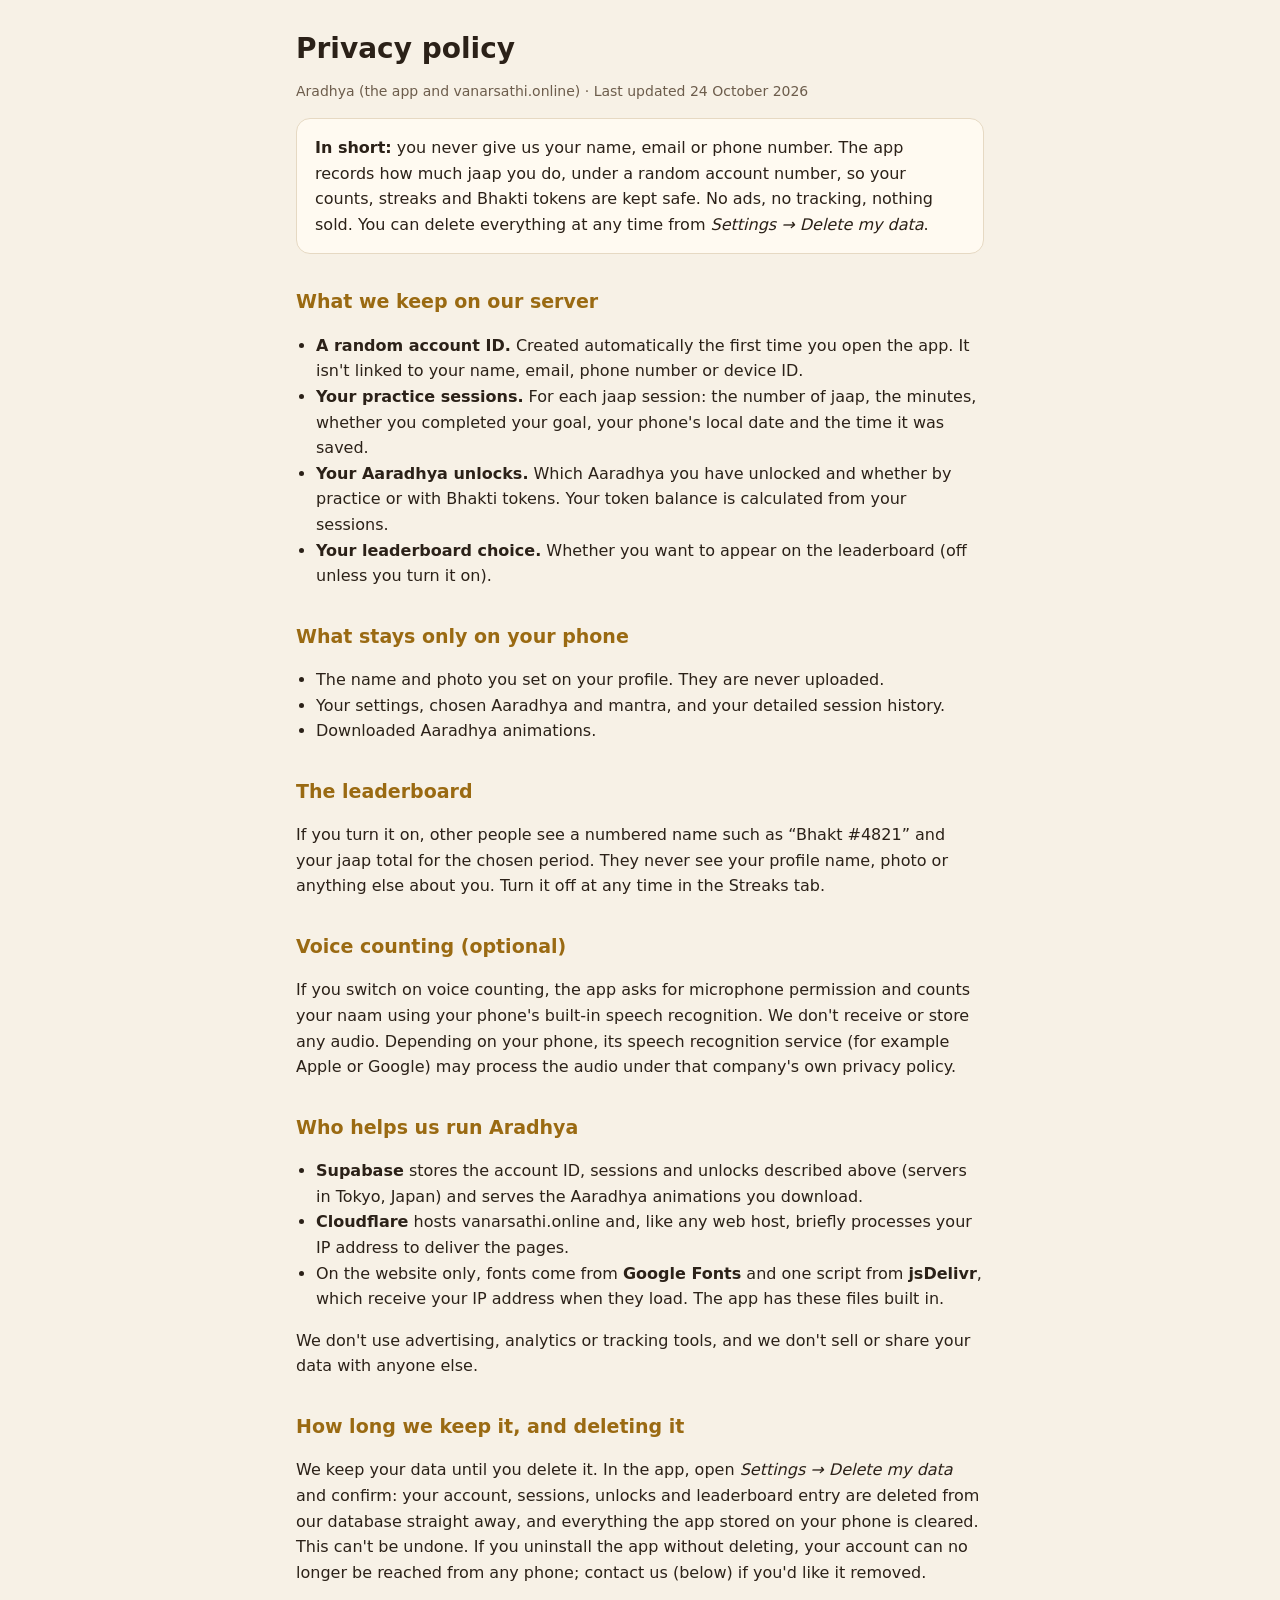
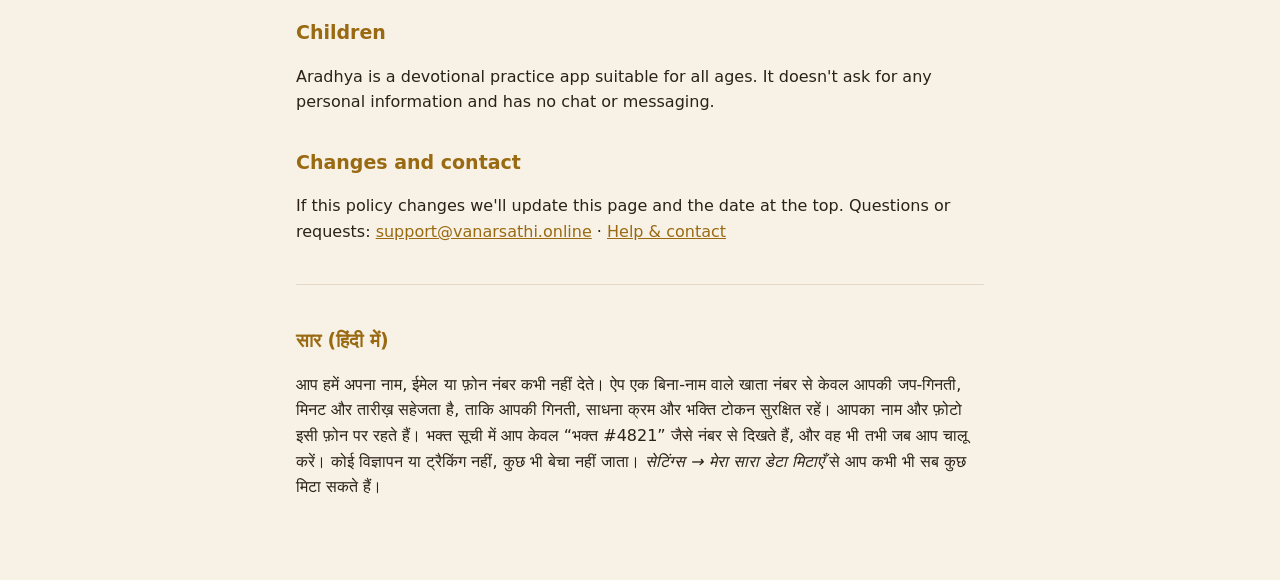
==== privacy.html @ 3090e7f3 "App Store readiness: privacy policy and help pages, Delete my data, numbered Bhakt names on the lead" ====
<!doctype html>
<html lang="en">
<head>
<meta charset="utf-8">
<meta name="viewport" content="width=device-width, initial-scale=1">
<title>Aradhya Privacy Policy</title>
<meta name="description" content="What the Aradhya naam jaap app records, where it is kept and how to delete it.">
<style>
  :root { --bg: #f7f1e6; --card: #fffaf1; --ink: #2b2118; --muted: #6d5d4c; --gold: #9a6a12; --line: #e6d9c3; }
  @media (prefers-color-scheme: dark) { :root { --bg: #17120e; --card: #211a14; --ink: #f3e9d8; --muted: #b9a88f; --gold: #e2b85a; --line: #3a2f24; } }
  * { box-sizing: border-box; }
  body { margin: 0; background: var(--bg); color: var(--ink); font: 16px/1.6 system-ui, -apple-system, "Segoe UI", "Noto Sans Devanagari", sans-serif; }
  main { max-width: 720px; margin: 0 auto; padding: 32px 16px 64px; }
  h1 { font-size: 28px; line-height: 1.2; margin: 0 0 4px; }
  h2 { font-size: 19px; margin: 32px 0 8px; color: var(--gold); }
  p, li { color: var(--ink); }
  .muted { color: var(--muted); font-size: 14px; }
  ul { padding-left: 20px; }
  .card { background: var(--card); border: 1px solid var(--line); border-radius: 14px; padding: 16px 18px; margin-top: 16px; }
  a { color: var(--gold); }
  .hi { margin-top: 40px; border-top: 1px solid var(--line); padding-top: 8px; }
</style>
</head>
<body>
<main>
  <h1>Privacy policy</h1>
  <p class="muted">Aradhya (the app and vanarsathi.online) · Last updated 24 October 2026</p>

  <div class="card">
    <strong>In short:</strong> you never give us your name, email or phone number. The app records how much jaap you do,
    under a random account number, so your counts, streaks and Bhakti tokens are kept safe. No ads, no tracking, nothing sold.
    You can delete everything at any time from <em>Settings → Delete my data</em>.
  </div>

  <h2>What we keep on our server</h2>
  <ul>
    <li><strong>A random account ID.</strong> Created automatically the first time you open the app. It isn't linked to your name, email, phone number or device ID.</li>
    <li><strong>Your practice sessions.</strong> For each jaap session: the number of jaap, the minutes, whether you completed your goal, your phone's local date and the time it was saved.</li>
    <li><strong>Your Aaradhya unlocks.</strong> Which Aaradhya you have unlocked and whether by practice or with Bhakti tokens. Your token balance is calculated from your sessions.</li>
    <li><strong>Your leaderboard choice.</strong> Whether you want to appear on the leaderboard (off unless you turn it on).</li>
  </ul>

  <h2>What stays only on your phone</h2>
  <ul>
    <li>The name and photo you set on your profile. They are never uploaded.</li>
    <li>Your settings, chosen Aaradhya and mantra, and your detailed session history.</li>
    <li>Downloaded Aaradhya animations.</li>
  </ul>

  <h2>The leaderboard</h2>
  <p>If you turn it on, other people see a numbered name such as “Bhakt #4821” and your jaap total for the chosen period.
    They never see your profile name, photo or anything else about you. Turn it off at any time in the Streaks tab.</p>

  <h2>Voice counting (optional)</h2>
  <p>If you switch on voice counting, the app asks for microphone permission and counts your naam using your phone's built-in speech
    recognition. We don't receive or store any audio. Depending on your phone, its speech recognition service (for example Apple or Google)
    may process the audio under that company's own privacy policy.</p>

  <h2>Who helps us run Aradhya</h2>
  <ul>
    <li><strong>Supabase</strong> stores the account ID, sessions and unlocks described above (servers in Tokyo, Japan) and serves the Aaradhya animations you download.</li>
    <li><strong>Cloudflare</strong> hosts vanarsathi.online and, like any web host, briefly processes your IP address to deliver the pages.</li>
    <li>On the website only, fonts come from <strong>Google Fonts</strong> and one script from <strong>jsDelivr</strong>, which receive your IP address when they load. The app has these files built in.</li>
  </ul>
  <p>We don't use advertising, analytics or tracking tools, and we don't sell or share your data with anyone else.</p>

  <h2>How long we keep it, and deleting it</h2>
  <p>We keep your data until you delete it. In the app, open <em>Settings → Delete my data</em> and confirm: your account, sessions,
    unlocks and leaderboard entry are deleted from our database straight away, and everything the app stored on your phone is cleared.
    This can't be undone. If you uninstall the app without deleting, your account can no longer be reached from any phone; contact us
    (below) if you'd like it removed.</p>

  <h2>Children</h2>
  <p>Aradhya is a devotional practice app suitable for all ages. It doesn't ask for any personal information and has no chat or messaging.</p>

  <h2>Changes and contact</h2>
  <p>If this policy changes we'll update this page and the date at the top. Questions or requests:
    <a href="mailto:support@vanarsathi.online">support@vanarsathi.online</a> · <a href="support.html">Help &amp; contact</a></p>

  <div class="hi" lang="hi">
    <h2>सार (हिंदी में)</h2>
    <p>आप हमें अपना नाम, ईमेल या फ़ोन नंबर कभी नहीं देते। ऐप एक बिना-नाम वाले खाता नंबर से केवल आपकी जप-गिनती, मिनट और तारीख़ सहेजता है,
      ताकि आपकी गिनती, साधना क्रम और भक्ति टोकन सुरक्षित रहें। आपका नाम और फ़ोटो इसी फ़ोन पर रहते हैं। भक्त सूची में आप केवल
      “भक्त #4821” जैसे नंबर से दिखते हैं, और वह भी तभी जब आप चालू करें। कोई विज्ञापन या ट्रैकिंग नहीं, कुछ भी बेचा नहीं जाता।
      <em>सेटिंग्स → मेरा सारा डेटा मिटाएँ</em> से आप कभी भी सब कुछ मिटा सकते हैं।</p>
  </div>
</main>
</body>
</html>
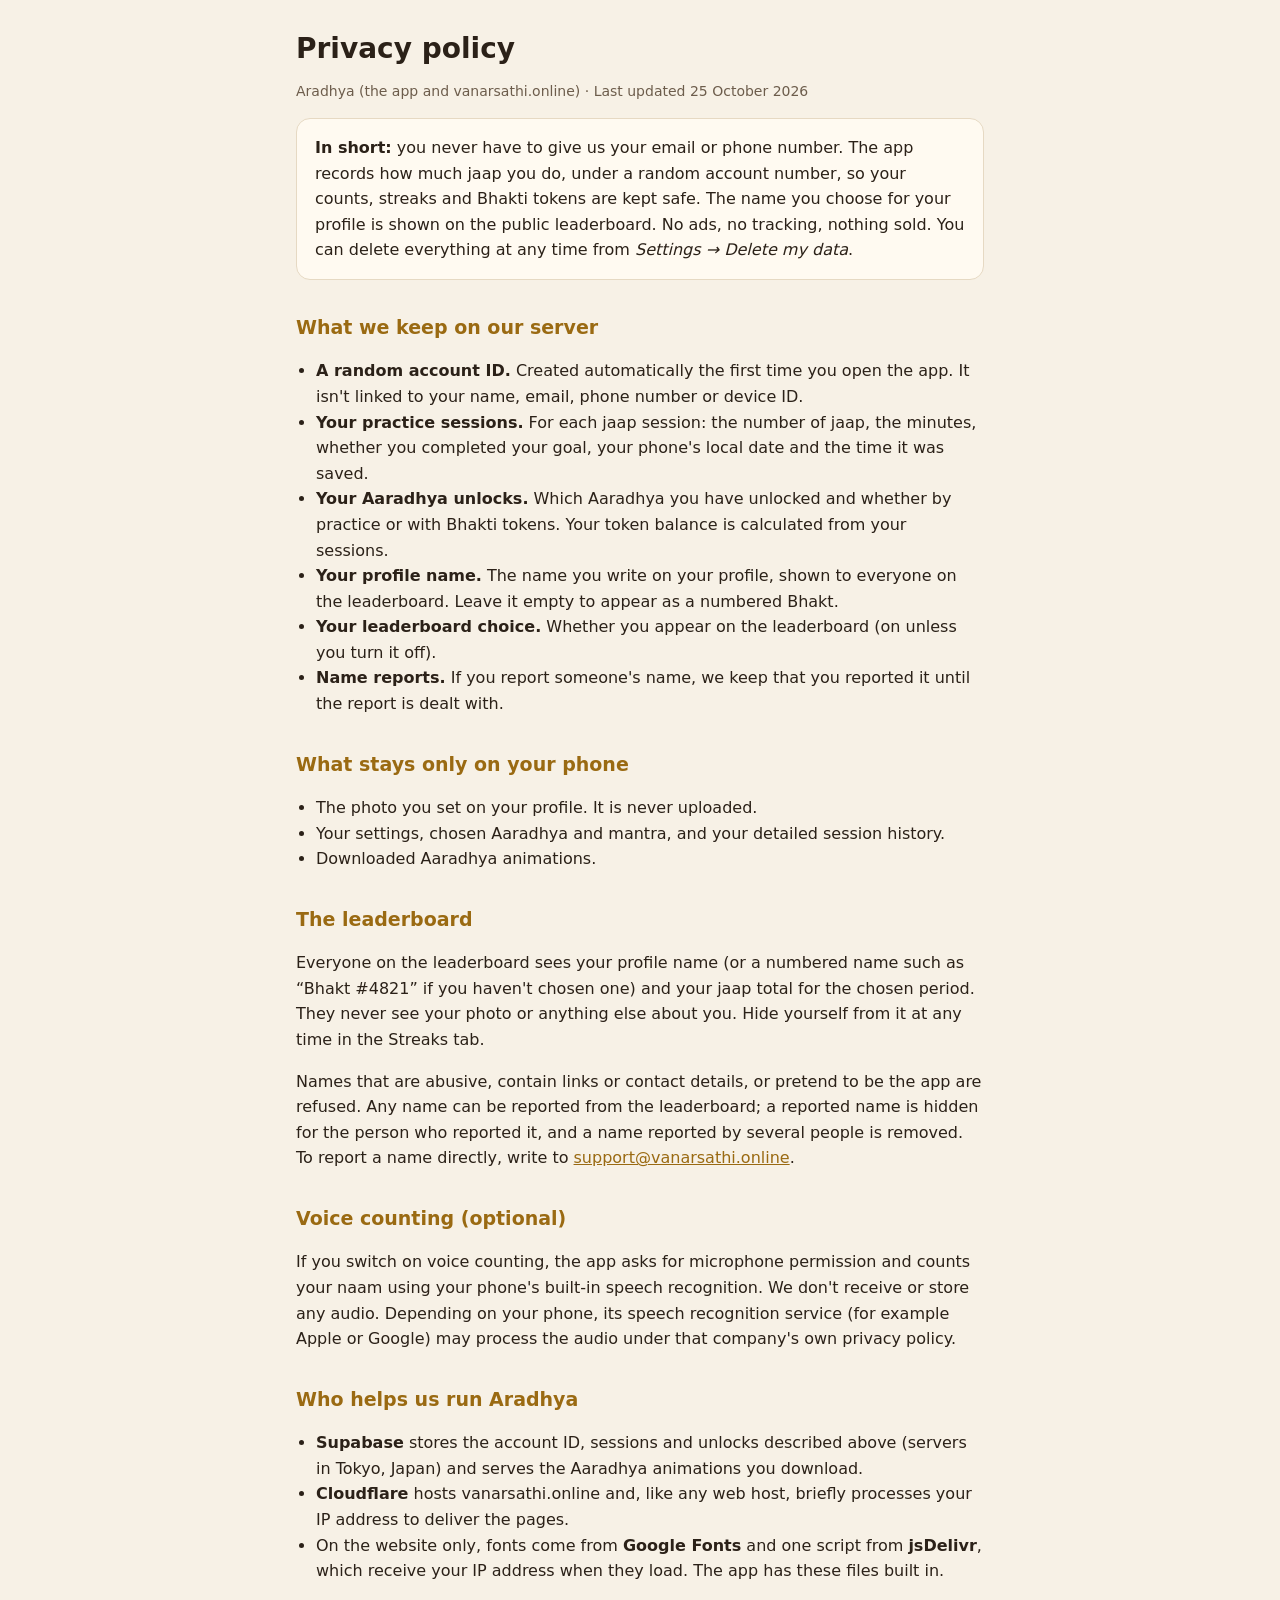
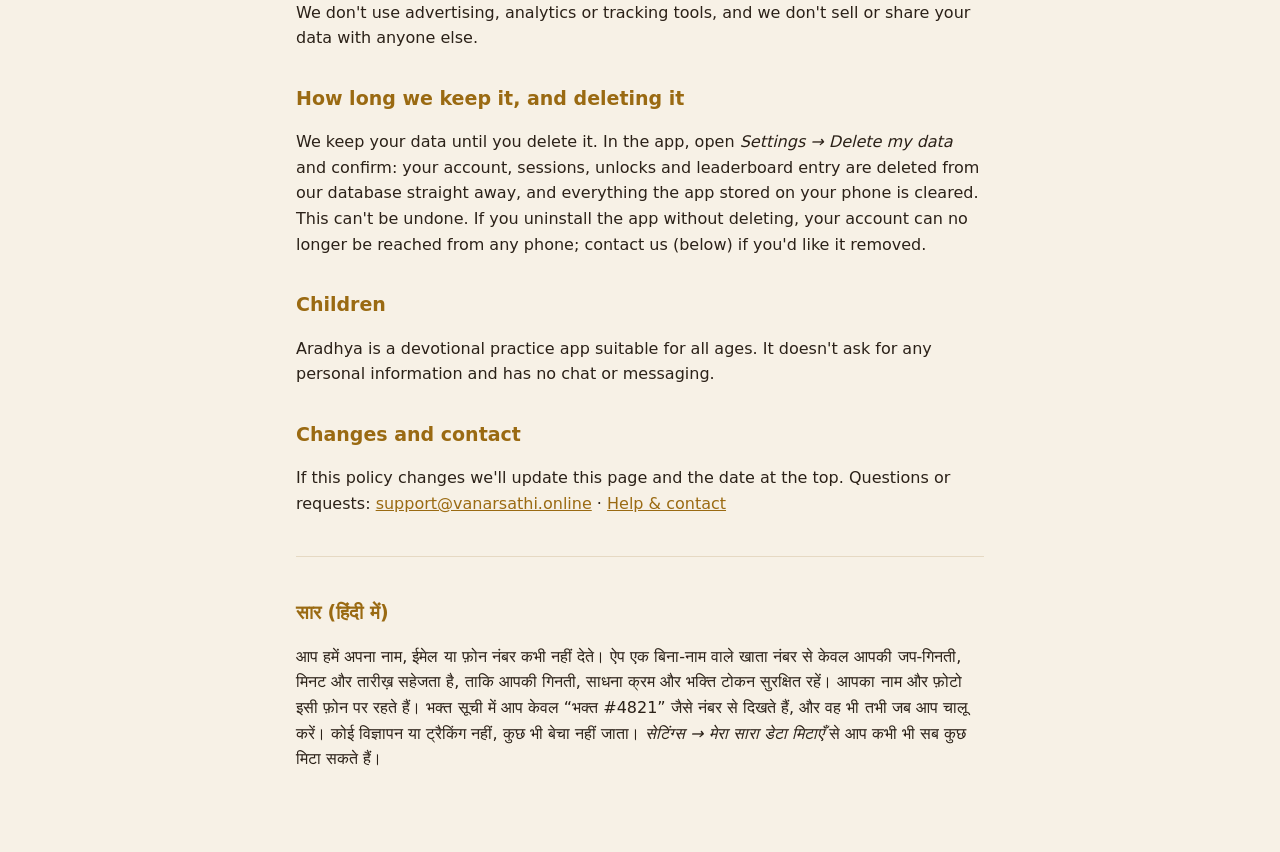
==== commit d155b76b: "Leaderboard: everyone listed by default, by their profile name Your profile name is now what everyon" ====
--- a/privacy.html
+++ b/privacy.html
@@ -24,11 +24,12 @@
 <body>
 <main>
   <h1>Privacy policy</h1>
-  <p class="muted">Aradhya (the app and vanarsathi.online) · Last updated 24 October 2026</p>
+  <p class="muted">Aradhya (the app and vanarsathi.online) · Last updated 25 October 2026</p>
 
   <div class="card">
-    <strong>In short:</strong> you never give us your name, email or phone number. The app records how much jaap you do,
-    under a random account number, so your counts, streaks and Bhakti tokens are kept safe. No ads, no tracking, nothing sold.
+    <strong>In short:</strong> you never have to give us your email or phone number. The app records how much jaap you do,
+    under a random account number, so your counts, streaks and Bhakti tokens are kept safe. The name you choose for your
+    profile is shown on the public leaderboard. No ads, no tracking, nothing sold.
     You can delete everything at any time from <em>Settings → Delete my data</em>.
   </div>
 
@@ -37,19 +38,25 @@
     <li><strong>A random account ID.</strong> Created automatically the first time you open the app. It isn't linked to your name, email, phone number or device ID.</li>
     <li><strong>Your practice sessions.</strong> For each jaap session: the number of jaap, the minutes, whether you completed your goal, your phone's local date and the time it was saved.</li>
     <li><strong>Your Aaradhya unlocks.</strong> Which Aaradhya you have unlocked and whether by practice or with Bhakti tokens. Your token balance is calculated from your sessions.</li>
-    <li><strong>Your leaderboard choice.</strong> Whether you want to appear on the leaderboard (off unless you turn it on).</li>
+    <li><strong>Your profile name.</strong> The name you write on your profile, shown to everyone on the leaderboard. Leave it empty to appear as a numbered Bhakt.</li>
+    <li><strong>Your leaderboard choice.</strong> Whether you appear on the leaderboard (on unless you turn it off).</li>
+    <li><strong>Name reports.</strong> If you report someone's name, we keep that you reported it until the report is dealt with.</li>
   </ul>
 
   <h2>What stays only on your phone</h2>
   <ul>
-    <li>The name and photo you set on your profile. They are never uploaded.</li>
+    <li>The photo you set on your profile. It is never uploaded.</li>
     <li>Your settings, chosen Aaradhya and mantra, and your detailed session history.</li>
     <li>Downloaded Aaradhya animations.</li>
   </ul>
 
   <h2>The leaderboard</h2>
-  <p>If you turn it on, other people see a numbered name such as “Bhakt #4821” and your jaap total for the chosen period.
-    They never see your profile name, photo or anything else about you. Turn it off at any time in the Streaks tab.</p>
+  <p>Everyone on the leaderboard sees your profile name (or a numbered name such as “Bhakt #4821” if you haven't chosen one)
+    and your jaap total for the chosen period. They never see your photo or anything else about you. Hide yourself from it
+    at any time in the Streaks tab.</p>
+  <p>Names that are abusive, contain links or contact details, or pretend to be the app are refused. Any name can be reported
+    from the leaderboard; a reported name is hidden for the person who reported it, and a name reported by several people is
+    removed. To report a name directly, write to <a href="mailto:support@vanarsathi.online">support@vanarsathi.online</a>.</p>
 
   <h2>Voice counting (optional)</h2>
   <p>If you switch on voice counting, the app asks for microphone permission and counts your naam using your phone's built-in speech
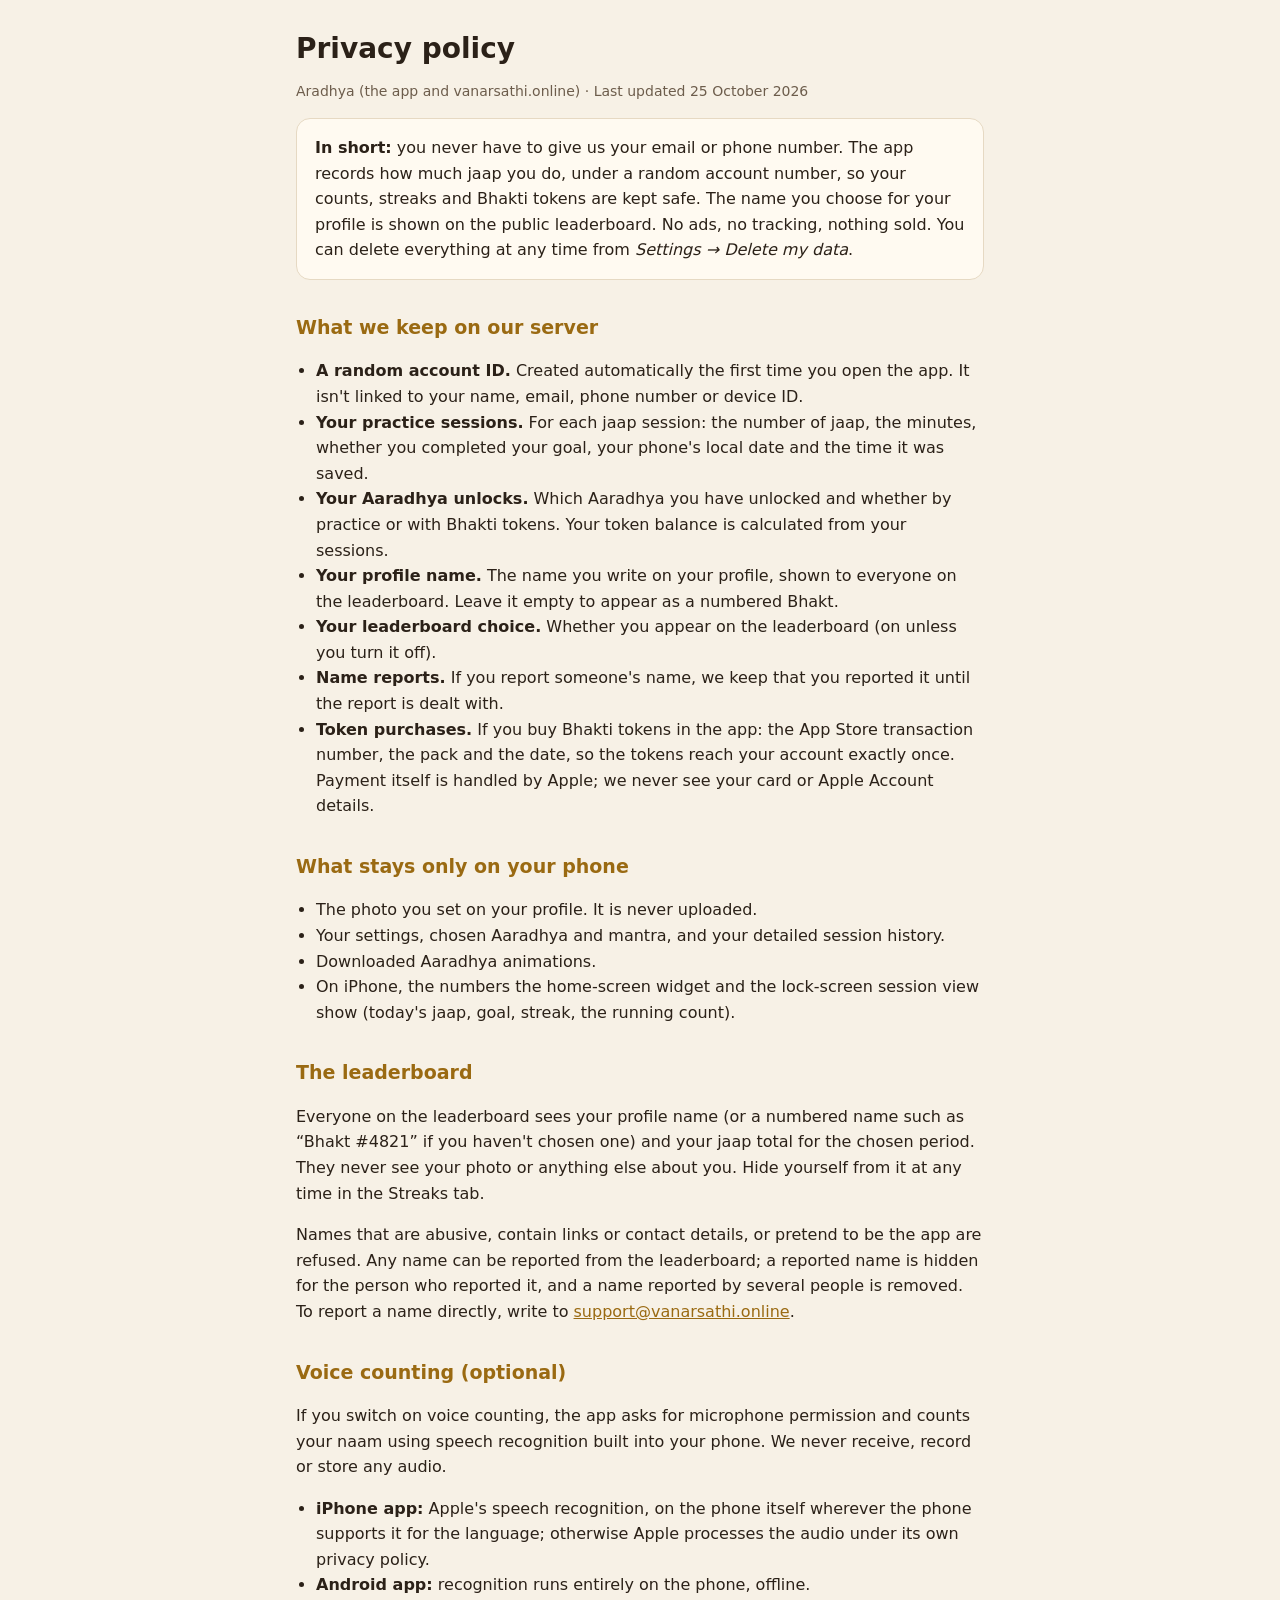
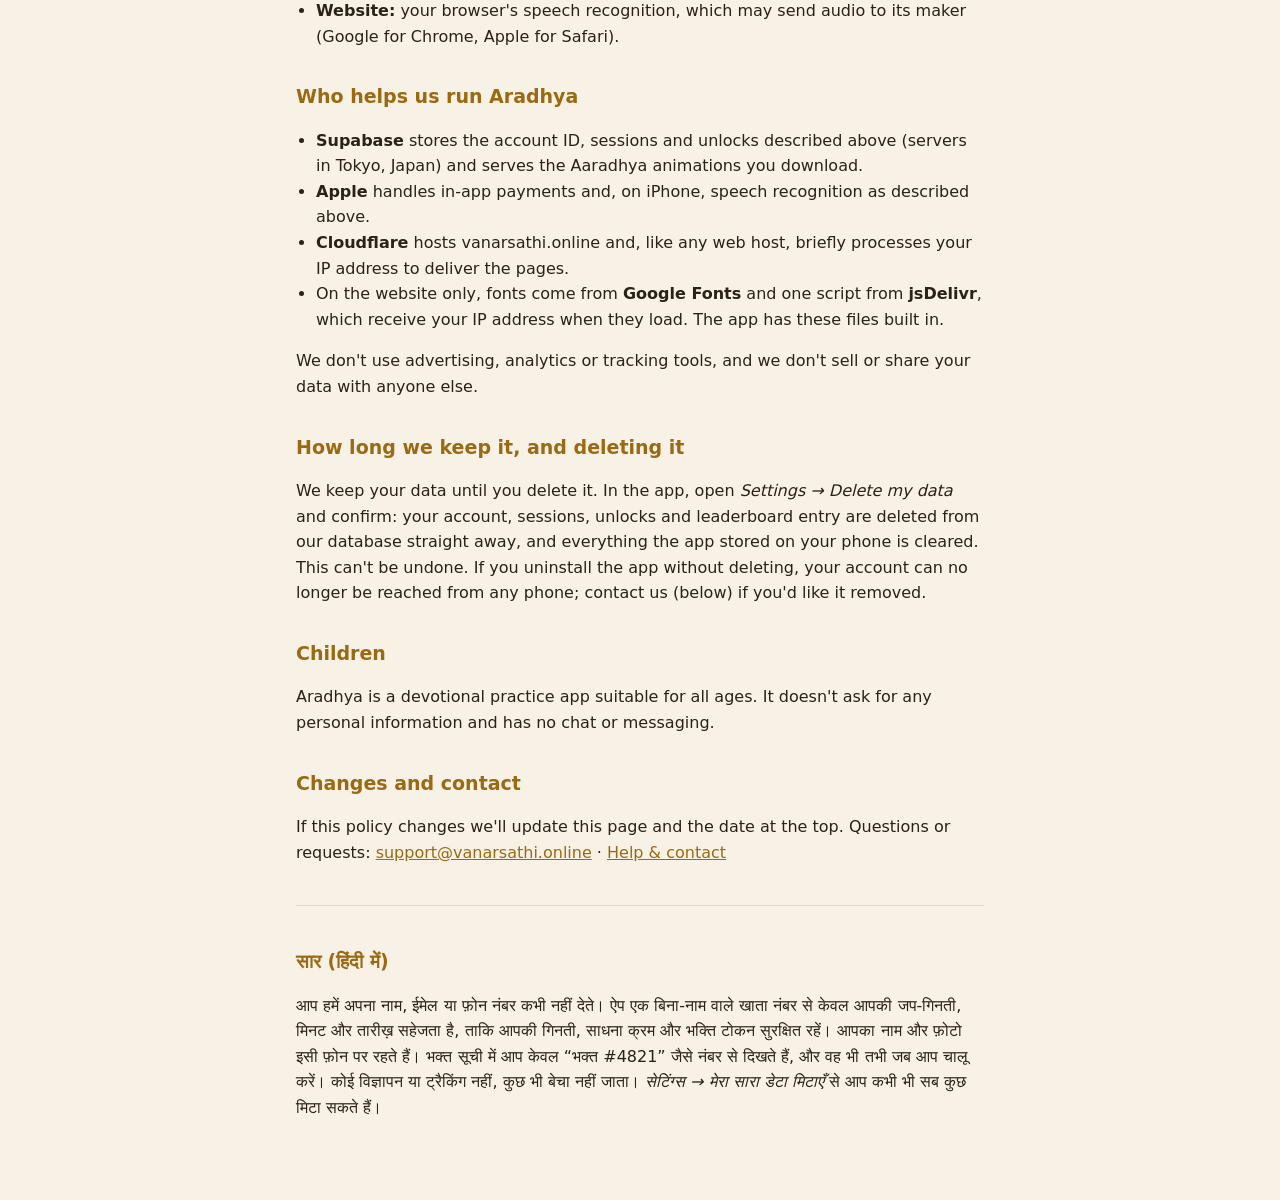
==== commit cfaf9089: "App Store readiness: shop waits for the server, pranayama care line, policy update - The token shop " ====
--- a/privacy.html
+++ b/privacy.html
@@ -41,6 +41,7 @@
     <li><strong>Your profile name.</strong> The name you write on your profile, shown to everyone on the leaderboard. Leave it empty to appear as a numbered Bhakt.</li>
     <li><strong>Your leaderboard choice.</strong> Whether you appear on the leaderboard (on unless you turn it off).</li>
     <li><strong>Name reports.</strong> If you report someone's name, we keep that you reported it until the report is dealt with.</li>
+    <li><strong>Token purchases.</strong> If you buy Bhakti tokens in the app: the App Store transaction number, the pack and the date, so the tokens reach your account exactly once. Payment itself is handled by Apple; we never see your card or Apple Account details.</li>
   </ul>
 
   <h2>What stays only on your phone</h2>
@@ -48,6 +49,7 @@
     <li>The photo you set on your profile. It is never uploaded.</li>
     <li>Your settings, chosen Aaradhya and mantra, and your detailed session history.</li>
     <li>Downloaded Aaradhya animations.</li>
+    <li>On iPhone, the numbers the home-screen widget and the lock-screen session view show (today's jaap, goal, streak, the running count).</li>
   </ul>
 
   <h2>The leaderboard</h2>
@@ -59,13 +61,18 @@
     removed. To report a name directly, write to <a href="mailto:support@vanarsathi.online">support@vanarsathi.online</a>.</p>
 
   <h2>Voice counting (optional)</h2>
-  <p>If you switch on voice counting, the app asks for microphone permission and counts your naam using your phone's built-in speech
-    recognition. We don't receive or store any audio. Depending on your phone, its speech recognition service (for example Apple or Google)
-    may process the audio under that company's own privacy policy.</p>
+  <p>If you switch on voice counting, the app asks for microphone permission and counts your naam using speech recognition built into
+    your phone. We never receive, record or store any audio.</p>
+  <ul>
+    <li><strong>iPhone app:</strong> Apple's speech recognition, on the phone itself wherever the phone supports it for the language; otherwise Apple processes the audio under its own privacy policy.</li>
+    <li><strong>Android app:</strong> recognition runs entirely on the phone, offline.</li>
+    <li><strong>Website:</strong> your browser's speech recognition, which may send audio to its maker (Google for Chrome, Apple for Safari).</li>
+  </ul>
 
   <h2>Who helps us run Aradhya</h2>
   <ul>
     <li><strong>Supabase</strong> stores the account ID, sessions and unlocks described above (servers in Tokyo, Japan) and serves the Aaradhya animations you download.</li>
+    <li><strong>Apple</strong> handles in-app payments and, on iPhone, speech recognition as described above.</li>
     <li><strong>Cloudflare</strong> hosts vanarsathi.online and, like any web host, briefly processes your IP address to deliver the pages.</li>
     <li>On the website only, fonts come from <strong>Google Fonts</strong> and one script from <strong>jsDelivr</strong>, which receive your IP address when they load. The app has these files built in.</li>
   </ul>
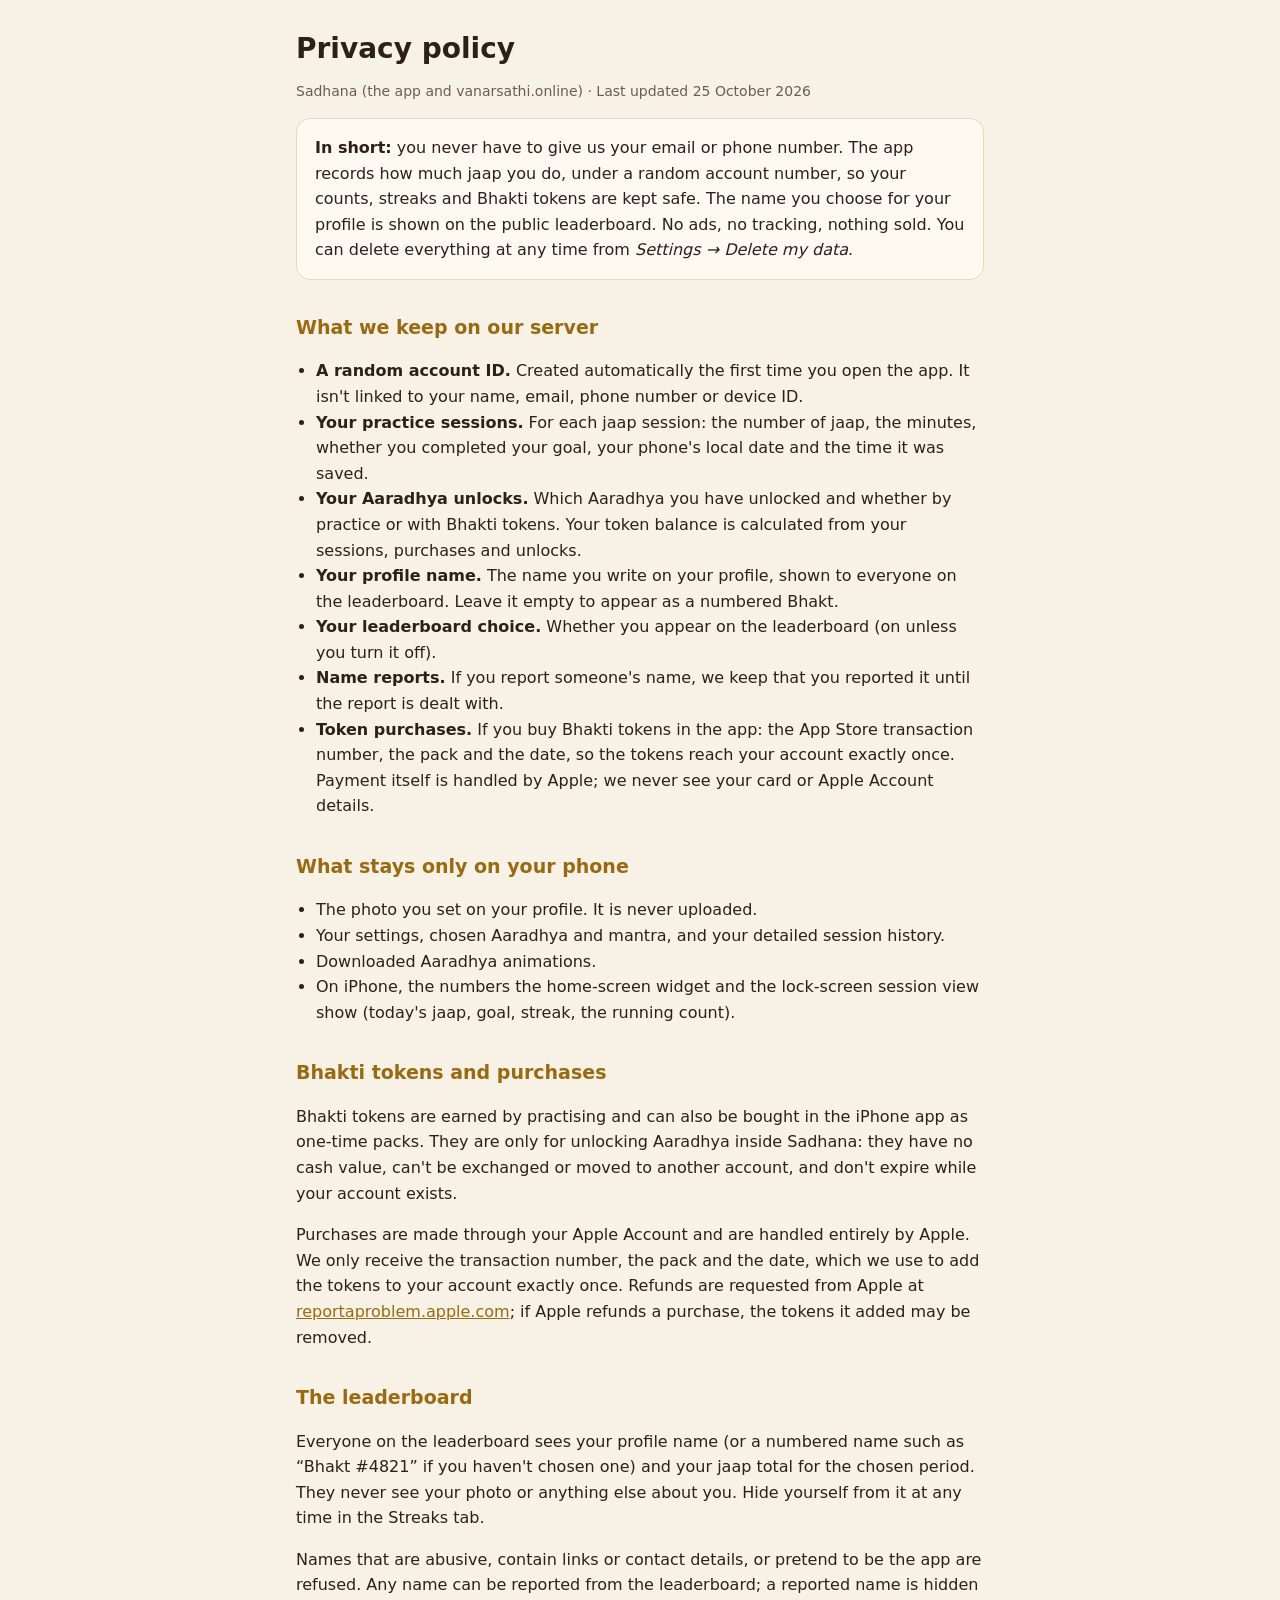
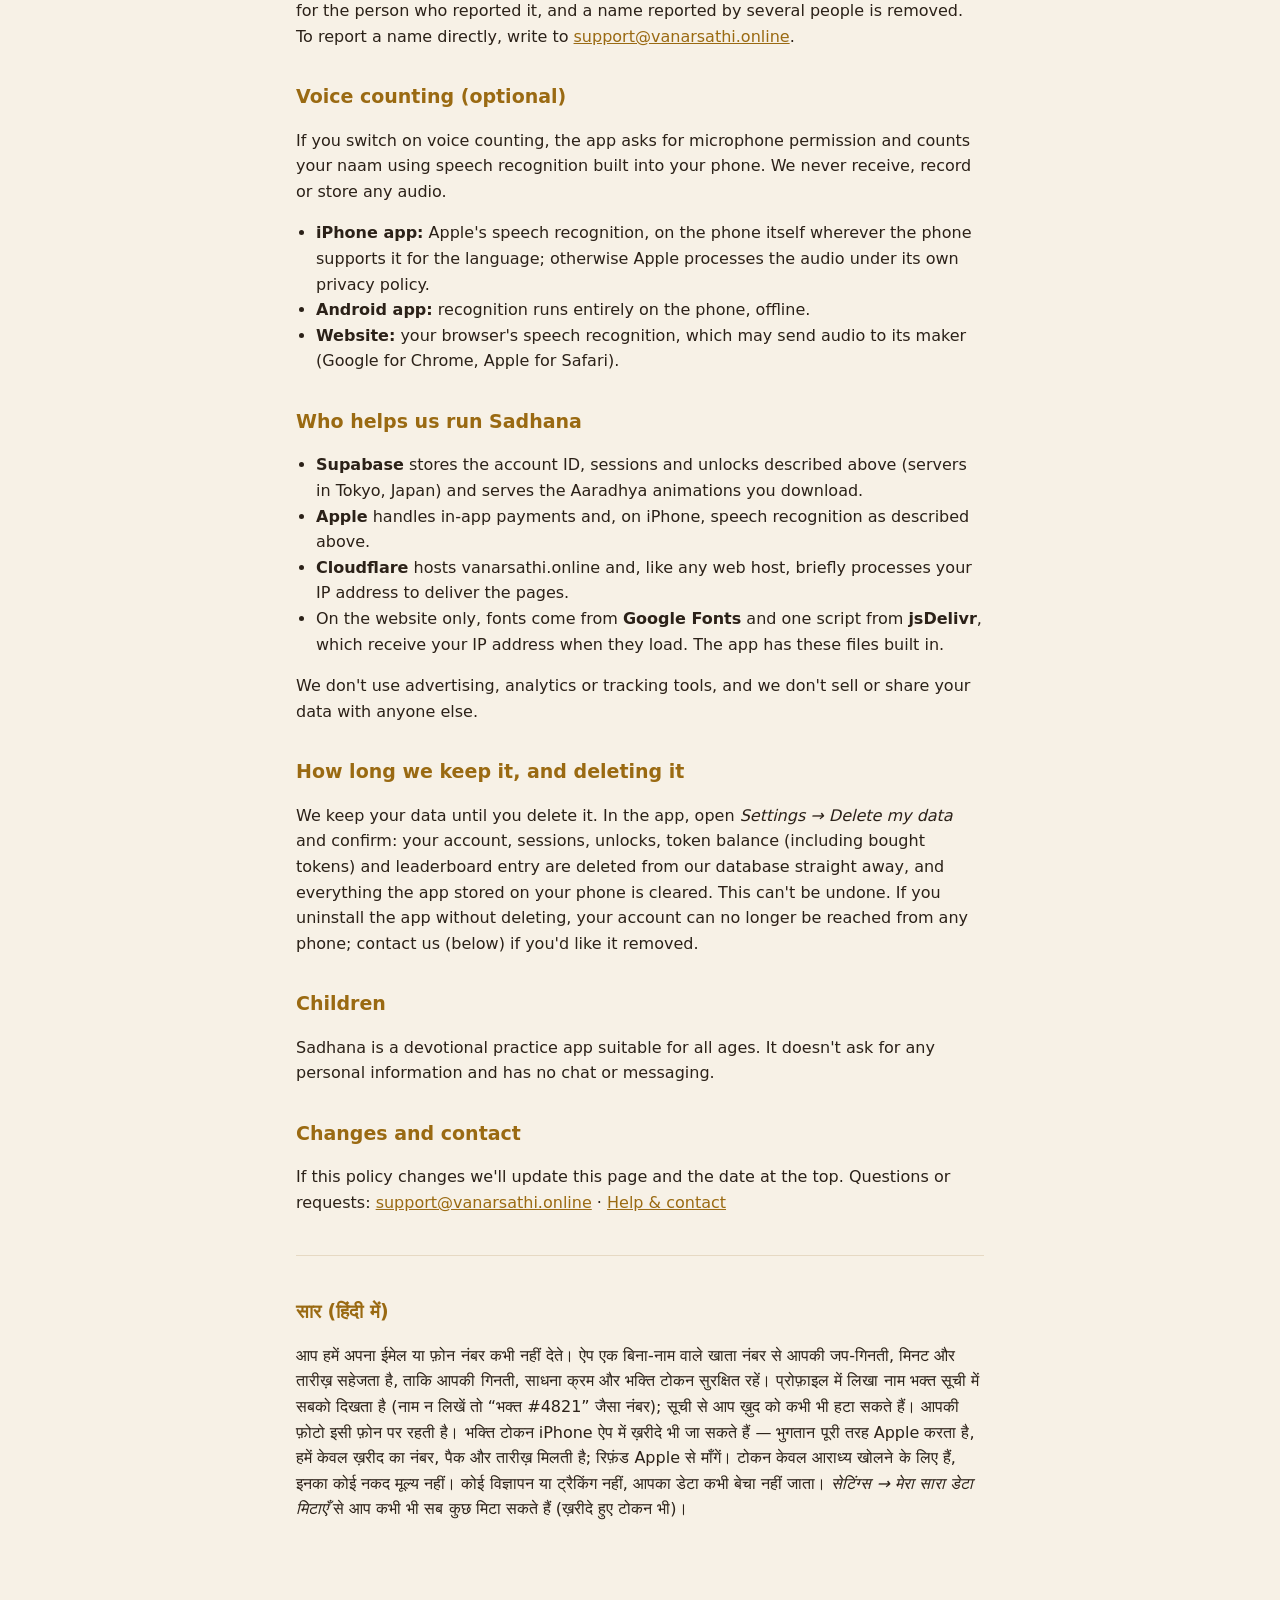
==== commit f6d3bd7e: "Token shop opens from a locked Aaradhya; rename to Sadhana; purchases in the privacy policy - Unlock" ====
--- a/privacy.html
+++ b/privacy.html
@@ -3,8 +3,8 @@
 <head>
 <meta charset="utf-8">
 <meta name="viewport" content="width=device-width, initial-scale=1">
-<title>Aradhya Privacy Policy</title>
-<meta name="description" content="What the Aradhya naam jaap app records, where it is kept and how to delete it.">
+<title>Sadhana Privacy Policy</title>
+<meta name="description" content="What the Sadhana naam jaap app records, where it is kept and how to delete it.">
 <style>
   :root { --bg: #f7f1e6; --card: #fffaf1; --ink: #2b2118; --muted: #6d5d4c; --gold: #9a6a12; --line: #e6d9c3; }
   @media (prefers-color-scheme: dark) { :root { --bg: #17120e; --card: #211a14; --ink: #f3e9d8; --muted: #b9a88f; --gold: #e2b85a; --line: #3a2f24; } }
@@ -24,7 +24,7 @@
 <body>
 <main>
   <h1>Privacy policy</h1>
-  <p class="muted">Aradhya (the app and vanarsathi.online) · Last updated 25 October 2026</p>
+  <p class="muted">Sadhana (the app and vanarsathi.online) · Last updated 25 October 2026</p>
 
   <div class="card">
     <strong>In short:</strong> you never have to give us your email or phone number. The app records how much jaap you do,
@@ -37,7 +37,7 @@
   <ul>
     <li><strong>A random account ID.</strong> Created automatically the first time you open the app. It isn't linked to your name, email, phone number or device ID.</li>
     <li><strong>Your practice sessions.</strong> For each jaap session: the number of jaap, the minutes, whether you completed your goal, your phone's local date and the time it was saved.</li>
-    <li><strong>Your Aaradhya unlocks.</strong> Which Aaradhya you have unlocked and whether by practice or with Bhakti tokens. Your token balance is calculated from your sessions.</li>
+    <li><strong>Your Aaradhya unlocks.</strong> Which Aaradhya you have unlocked and whether by practice or with Bhakti tokens. Your token balance is calculated from your sessions, purchases and unlocks.</li>
     <li><strong>Your profile name.</strong> The name you write on your profile, shown to everyone on the leaderboard. Leave it empty to appear as a numbered Bhakt.</li>
     <li><strong>Your leaderboard choice.</strong> Whether you appear on the leaderboard (on unless you turn it off).</li>
     <li><strong>Name reports.</strong> If you report someone's name, we keep that you reported it until the report is dealt with.</li>
@@ -51,6 +51,14 @@
     <li>Downloaded Aaradhya animations.</li>
     <li>On iPhone, the numbers the home-screen widget and the lock-screen session view show (today's jaap, goal, streak, the running count).</li>
   </ul>
+
+  <h2>Bhakti tokens and purchases</h2>
+  <p>Bhakti tokens are earned by practising and can also be bought in the iPhone app as one-time packs. They are only for
+    unlocking Aaradhya inside Sadhana: they have no cash value, can't be exchanged or moved to another account, and don't expire
+    while your account exists.</p>
+  <p>Purchases are made through your Apple Account and are handled entirely by Apple. We only receive the transaction number,
+    the pack and the date, which we use to add the tokens to your account exactly once. Refunds are requested from Apple at
+    <a href="https://reportaproblem.apple.com">reportaproblem.apple.com</a>; if Apple refunds a purchase, the tokens it added may be removed.</p>
 
   <h2>The leaderboard</h2>
   <p>Everyone on the leaderboard sees your profile name (or a numbered name such as “Bhakt #4821” if you haven't chosen one)
@@ -69,7 +77,7 @@
     <li><strong>Website:</strong> your browser's speech recognition, which may send audio to its maker (Google for Chrome, Apple for Safari).</li>
   </ul>
 
-  <h2>Who helps us run Aradhya</h2>
+  <h2>Who helps us run Sadhana</h2>
   <ul>
     <li><strong>Supabase</strong> stores the account ID, sessions and unlocks described above (servers in Tokyo, Japan) and serves the Aaradhya animations you download.</li>
     <li><strong>Apple</strong> handles in-app payments and, on iPhone, speech recognition as described above.</li>
@@ -80,12 +88,12 @@
 
   <h2>How long we keep it, and deleting it</h2>
   <p>We keep your data until you delete it. In the app, open <em>Settings → Delete my data</em> and confirm: your account, sessions,
-    unlocks and leaderboard entry are deleted from our database straight away, and everything the app stored on your phone is cleared.
+    unlocks, token balance (including bought tokens) and leaderboard entry are deleted from our database straight away, and everything the app stored on your phone is cleared.
     This can't be undone. If you uninstall the app without deleting, your account can no longer be reached from any phone; contact us
     (below) if you'd like it removed.</p>
 
   <h2>Children</h2>
-  <p>Aradhya is a devotional practice app suitable for all ages. It doesn't ask for any personal information and has no chat or messaging.</p>
+  <p>Sadhana is a devotional practice app suitable for all ages. It doesn't ask for any personal information and has no chat or messaging.</p>
 
   <h2>Changes and contact</h2>
   <p>If this policy changes we'll update this page and the date at the top. Questions or requests:
@@ -93,10 +101,12 @@
 
   <div class="hi" lang="hi">
     <h2>सार (हिंदी में)</h2>
-    <p>आप हमें अपना नाम, ईमेल या फ़ोन नंबर कभी नहीं देते। ऐप एक बिना-नाम वाले खाता नंबर से केवल आपकी जप-गिनती, मिनट और तारीख़ सहेजता है,
-      ताकि आपकी गिनती, साधना क्रम और भक्ति टोकन सुरक्षित रहें। आपका नाम और फ़ोटो इसी फ़ोन पर रहते हैं। भक्त सूची में आप केवल
-      “भक्त #4821” जैसे नंबर से दिखते हैं, और वह भी तभी जब आप चालू करें। कोई विज्ञापन या ट्रैकिंग नहीं, कुछ भी बेचा नहीं जाता।
-      <em>सेटिंग्स → मेरा सारा डेटा मिटाएँ</em> से आप कभी भी सब कुछ मिटा सकते हैं।</p>
+    <p>आप हमें अपना ईमेल या फ़ोन नंबर कभी नहीं देते। ऐप एक बिना-नाम वाले खाता नंबर से आपकी जप-गिनती, मिनट और तारीख़ सहेजता है,
+      ताकि आपकी गिनती, साधना क्रम और भक्ति टोकन सुरक्षित रहें। प्रोफ़ाइल में लिखा नाम भक्त सूची में सबको दिखता है (नाम न लिखें तो
+      “भक्त #4821” जैसा नंबर); सूची से आप ख़ुद को कभी भी हटा सकते हैं। आपकी फ़ोटो इसी फ़ोन पर रहती है। भक्ति टोकन iPhone ऐप में
+      ख़रीदे भी जा सकते हैं — भुगतान पूरी तरह Apple करता है, हमें केवल ख़रीद का नंबर, पैक और तारीख़ मिलती है; रिफ़ंड Apple से माँगें।
+      टोकन केवल आराध्य खोलने के लिए हैं, इनका कोई नकद मूल्य नहीं। कोई विज्ञापन या ट्रैकिंग नहीं, आपका डेटा कभी बेचा नहीं जाता।
+      <em>सेटिंग्स → मेरा सारा डेटा मिटाएँ</em> से आप कभी भी सब कुछ मिटा सकते हैं (ख़रीदे हुए टोकन भी)।</p>
   </div>
 </main>
 </body>
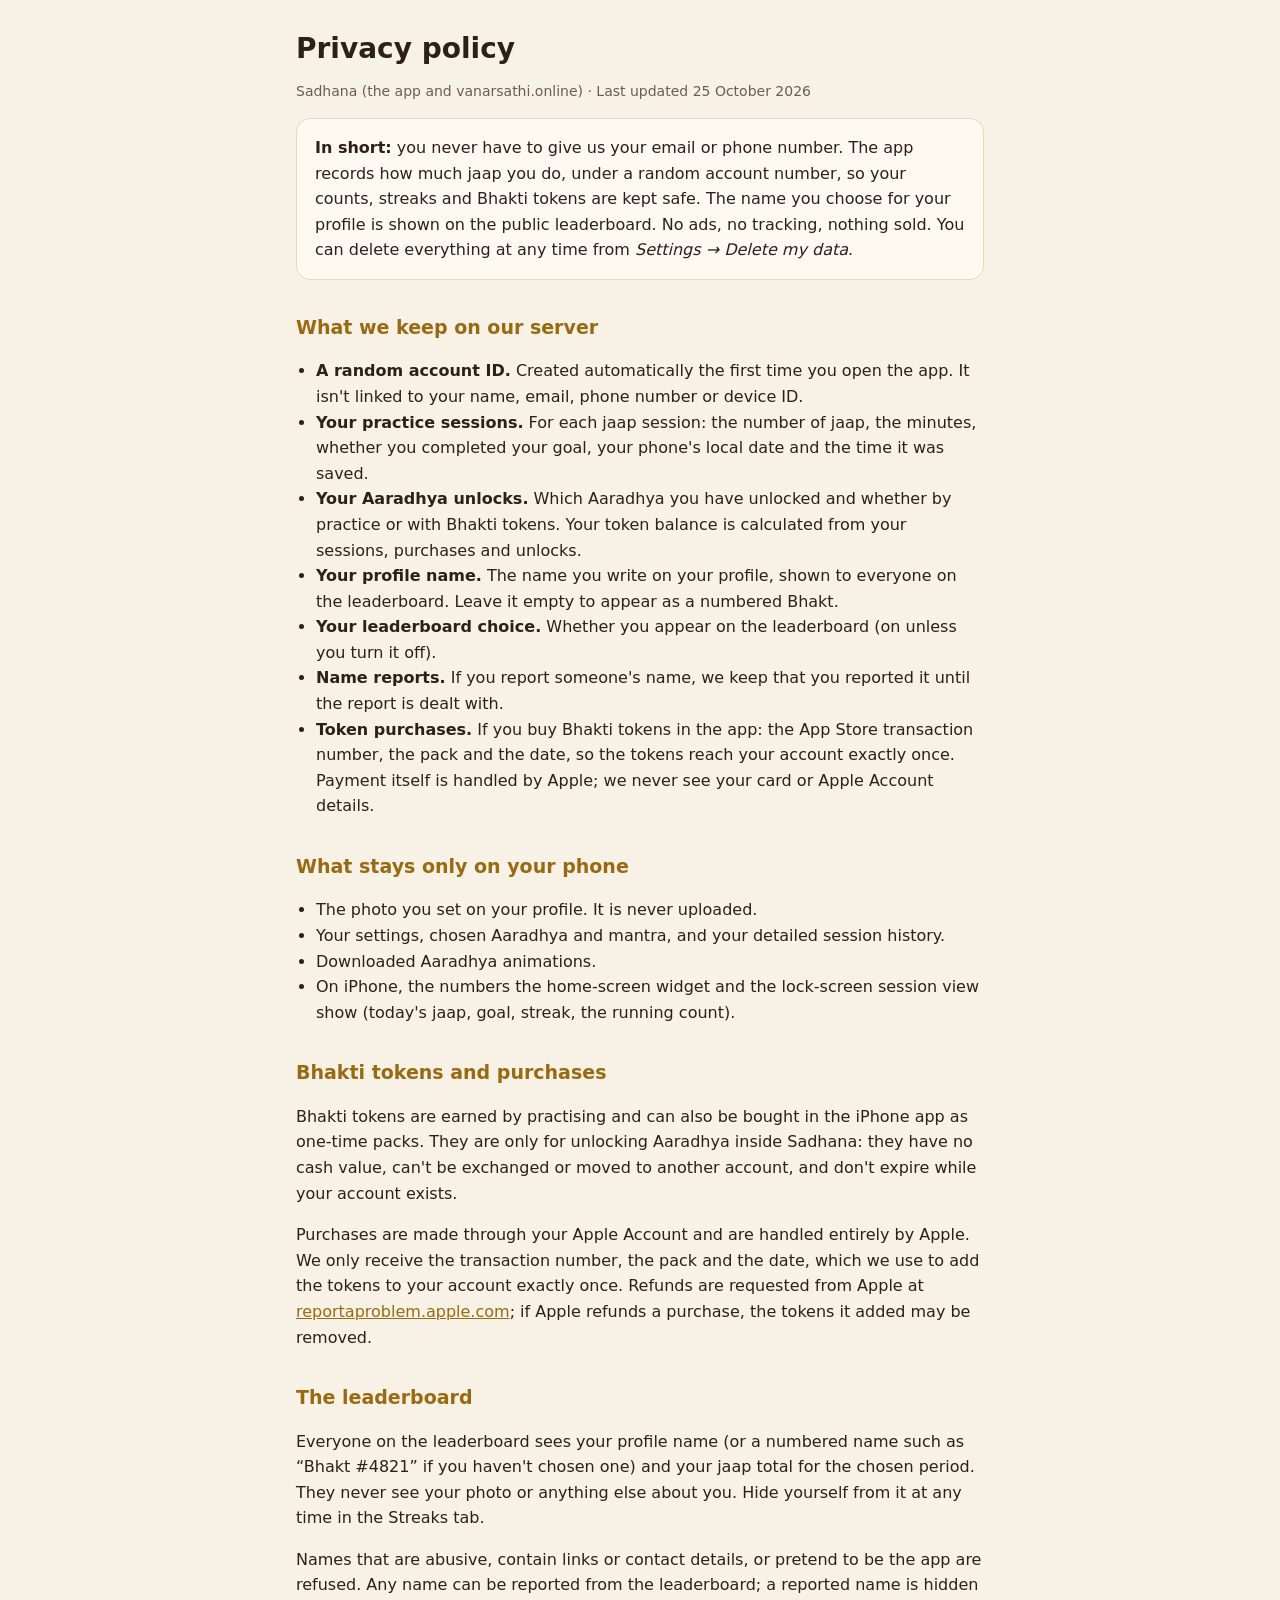
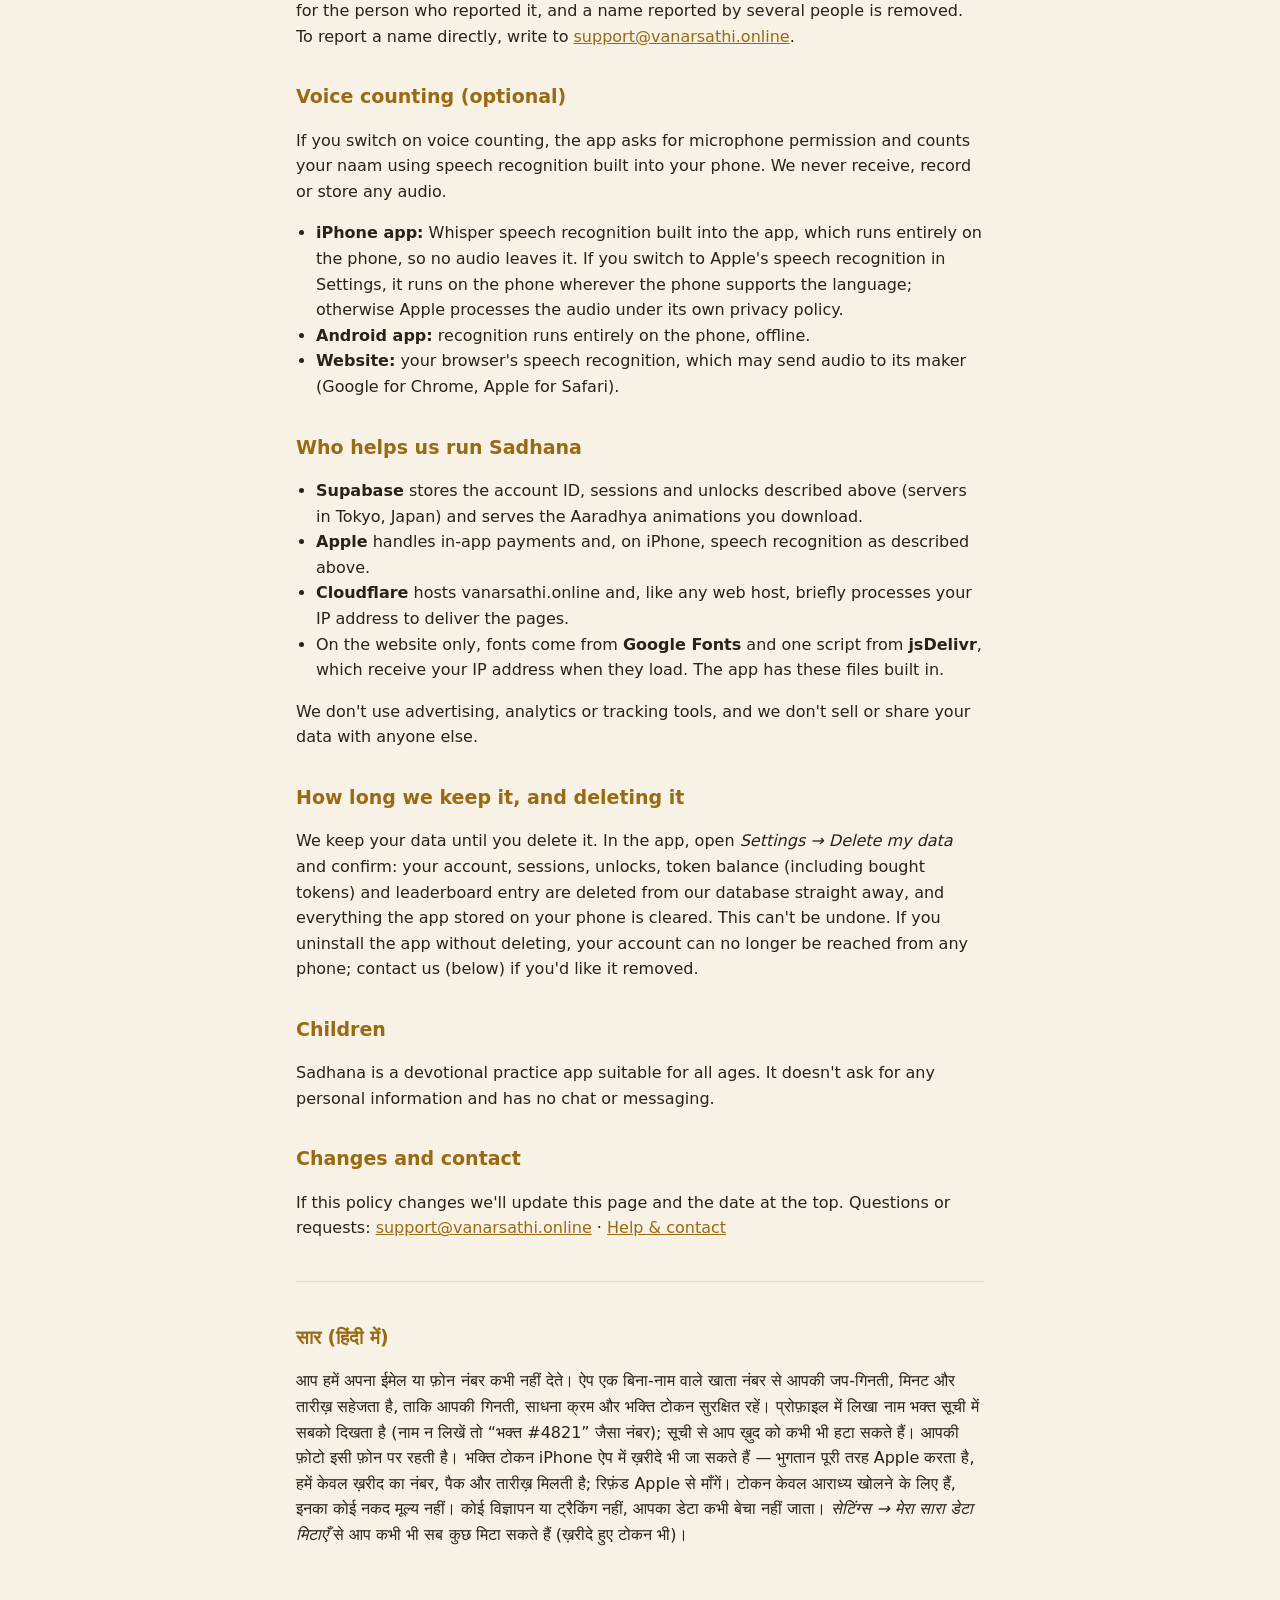
==== commit cdbb1bc5: "Jaap: choose the word (Ram, Radhe, Om, Narayan) instead of a timer; Whisper voice engine option; lea" ====
--- a/privacy.html
+++ b/privacy.html
@@ -72,7 +72,7 @@
   <p>If you switch on voice counting, the app asks for microphone permission and counts your naam using speech recognition built into
     your phone. We never receive, record or store any audio.</p>
   <ul>
-    <li><strong>iPhone app:</strong> Apple's speech recognition, on the phone itself wherever the phone supports it for the language; otherwise Apple processes the audio under its own privacy policy.</li>
+    <li><strong>iPhone app:</strong> Whisper speech recognition built into the app, which runs entirely on the phone, so no audio leaves it. If you switch to Apple's speech recognition in Settings, it runs on the phone wherever the phone supports the language; otherwise Apple processes the audio under its own privacy policy.</li>
     <li><strong>Android app:</strong> recognition runs entirely on the phone, offline.</li>
     <li><strong>Website:</strong> your browser's speech recognition, which may send audio to its maker (Google for Chrome, Apple for Safari).</li>
   </ul>
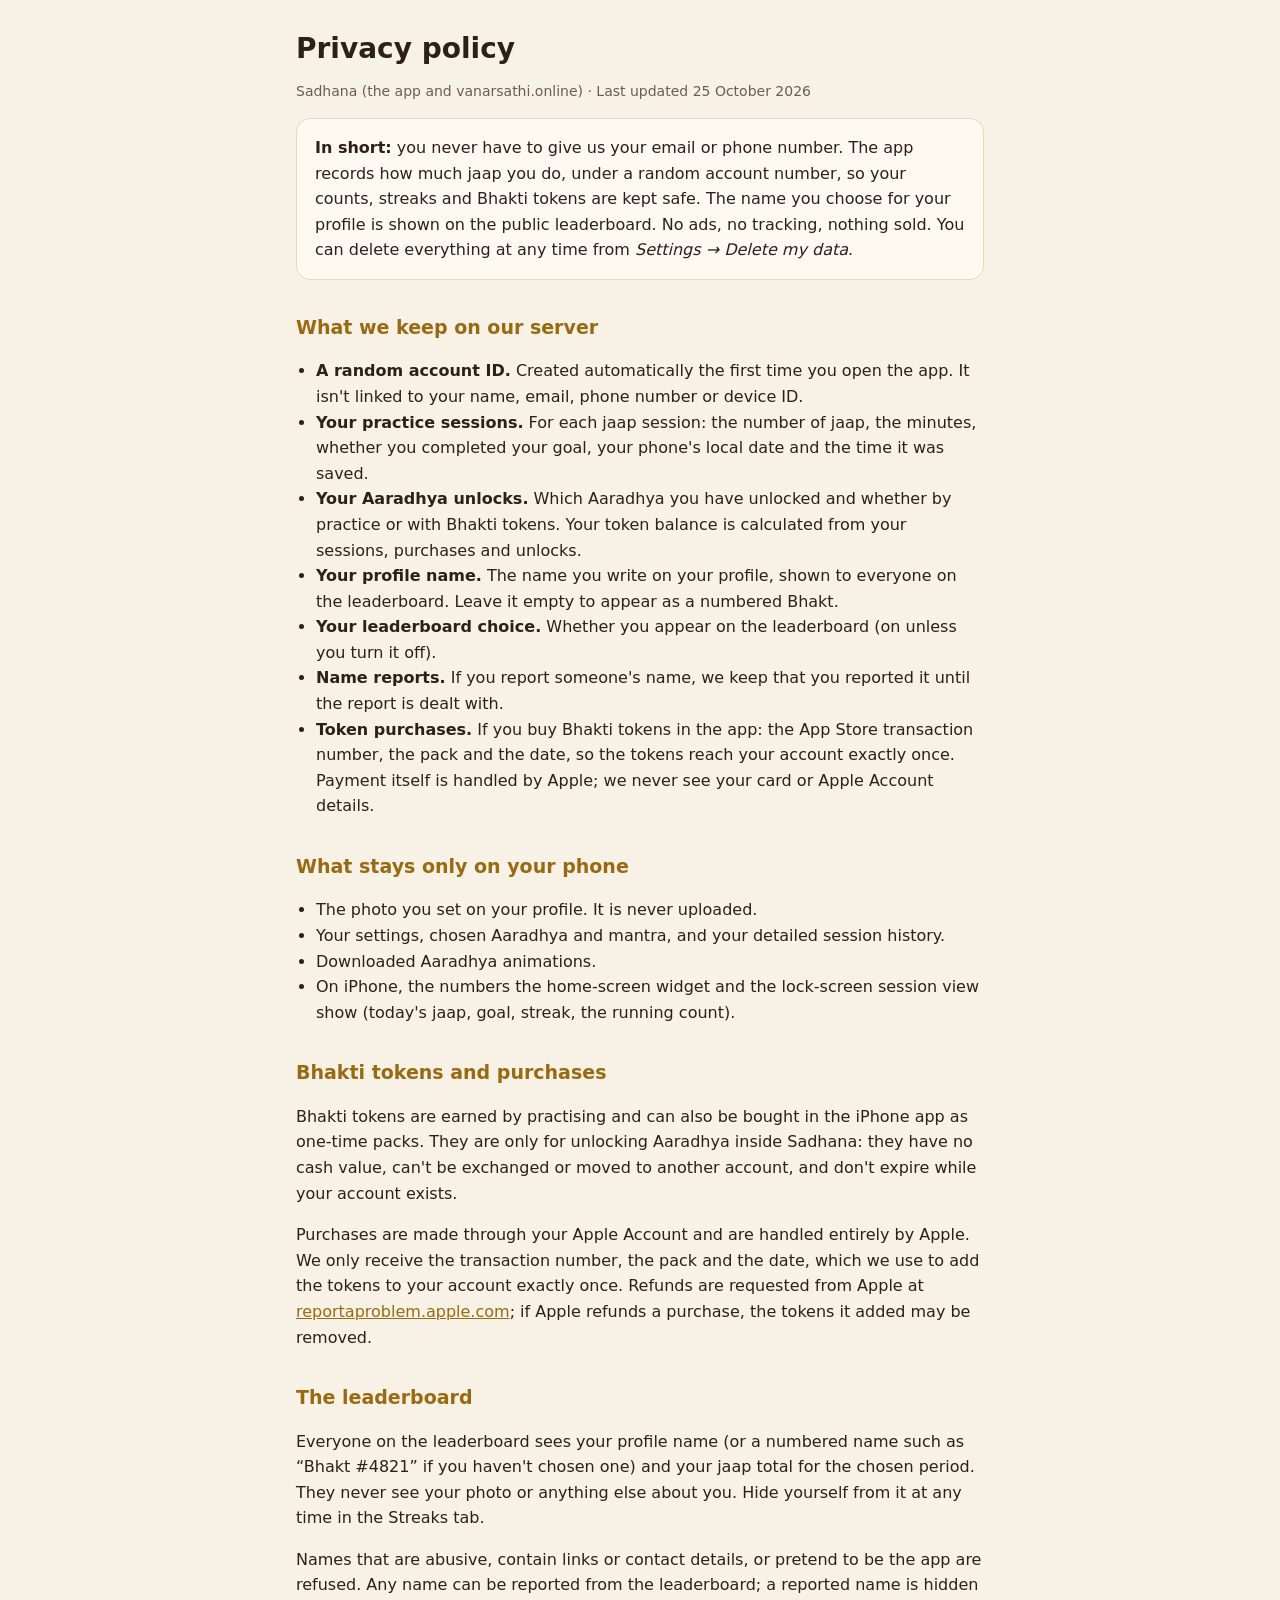
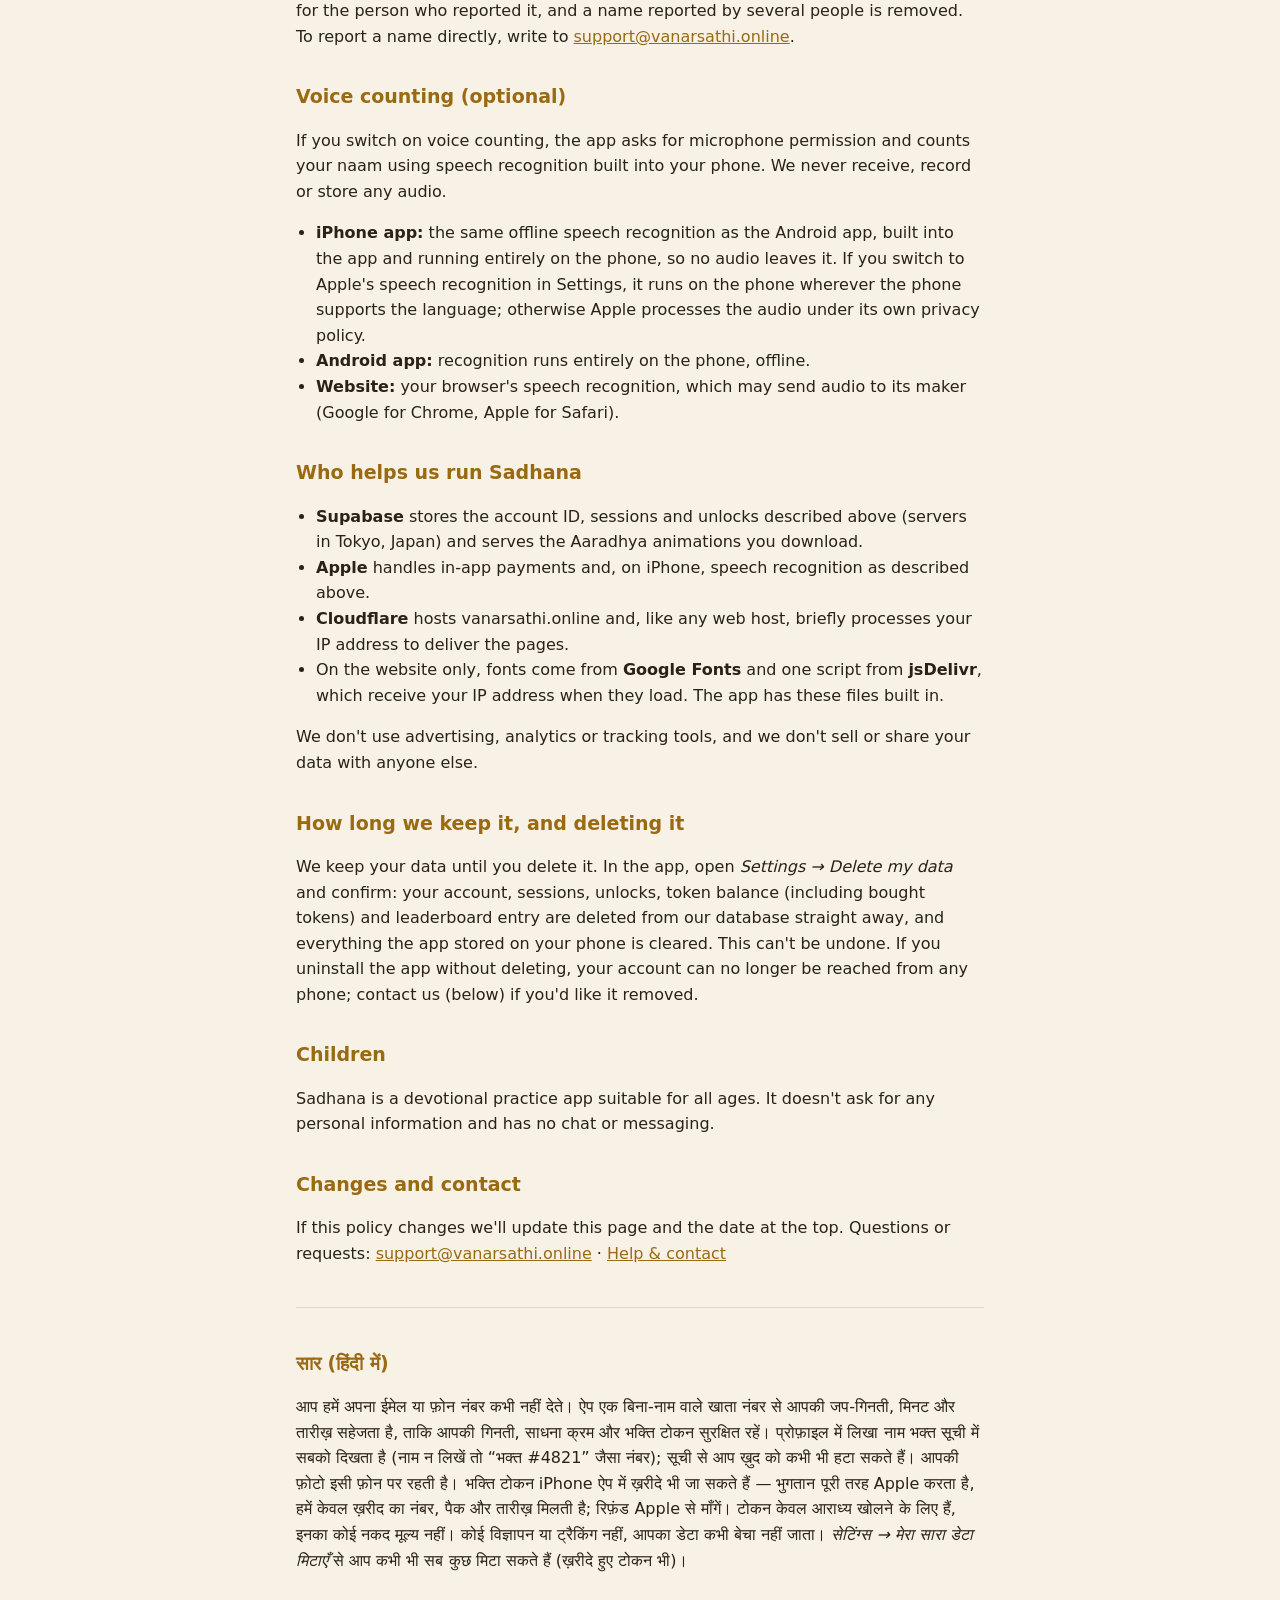
==== commit 2cae9dfd: "iPhone voice counting with Vosk (the Android app's offline Hindi model) instead of Whisper Vosk answ" ====
--- a/privacy.html
+++ b/privacy.html
@@ -72,7 +72,7 @@
   <p>If you switch on voice counting, the app asks for microphone permission and counts your naam using speech recognition built into
     your phone. We never receive, record or store any audio.</p>
   <ul>
-    <li><strong>iPhone app:</strong> Whisper speech recognition built into the app, which runs entirely on the phone, so no audio leaves it. If you switch to Apple's speech recognition in Settings, it runs on the phone wherever the phone supports the language; otherwise Apple processes the audio under its own privacy policy.</li>
+    <li><strong>iPhone app:</strong> the same offline speech recognition as the Android app, built into the app and running entirely on the phone, so no audio leaves it. If you switch to Apple's speech recognition in Settings, it runs on the phone wherever the phone supports the language; otherwise Apple processes the audio under its own privacy policy.</li>
     <li><strong>Android app:</strong> recognition runs entirely on the phone, offline.</li>
     <li><strong>Website:</strong> your browser's speech recognition, which may send audio to its maker (Google for Chrome, Apple for Safari).</li>
   </ul>
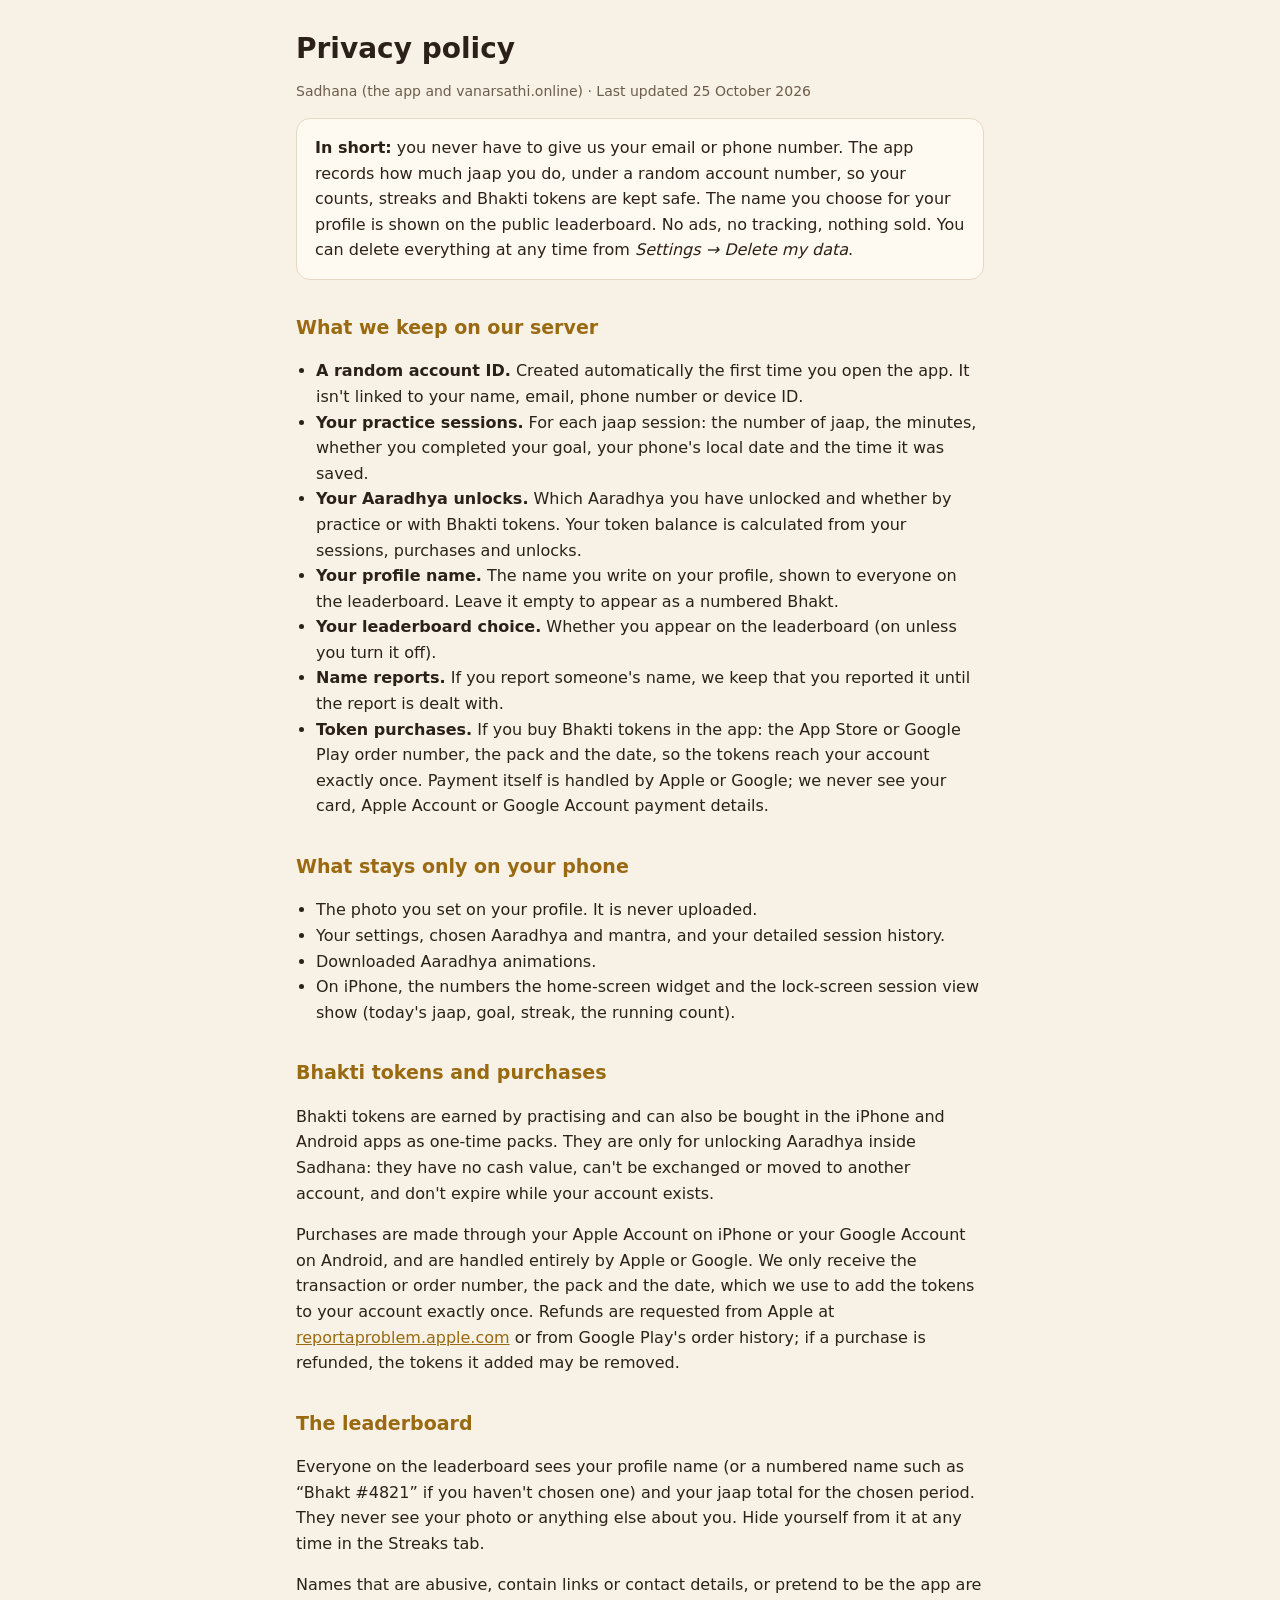
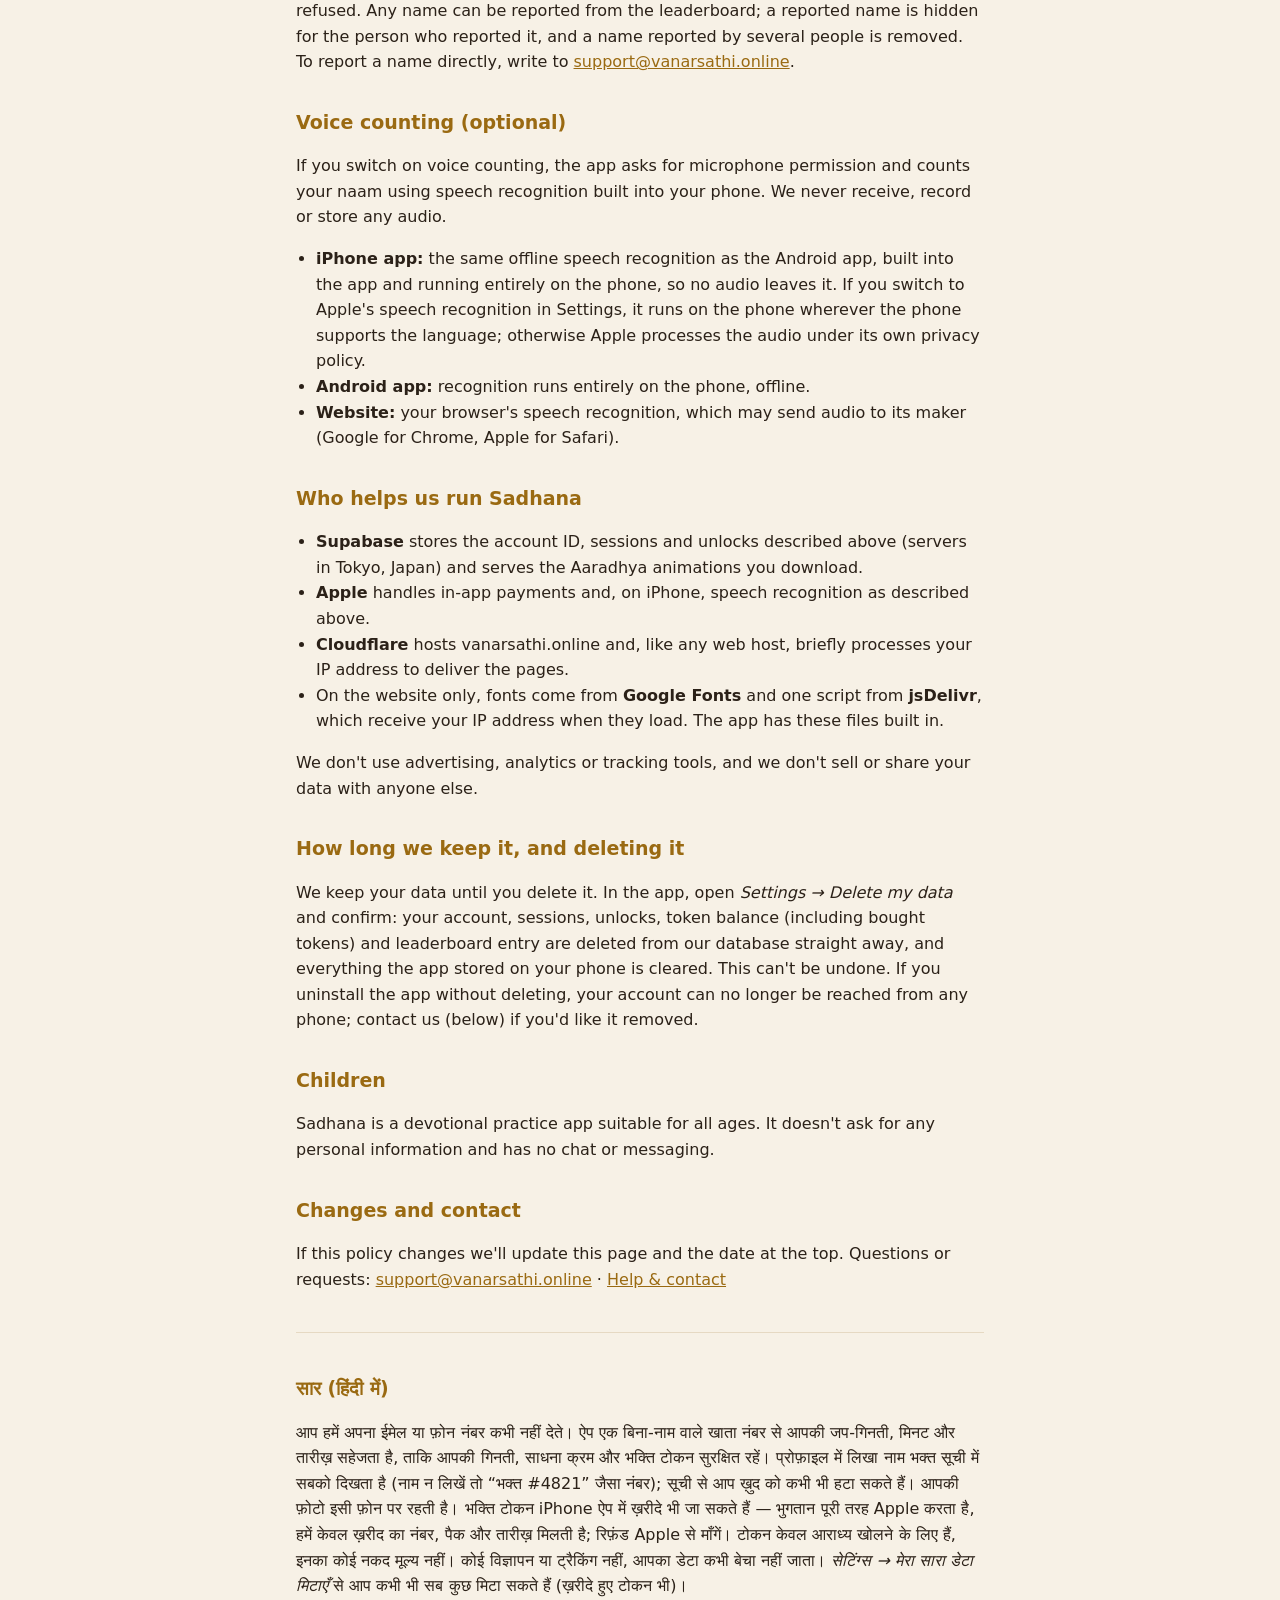
==== commit a717e787: "Google Play token purchases: google-purchase function checks Play purchases; shop uses it on Android" ====
--- a/privacy.html
+++ b/privacy.html
@@ -41,7 +41,7 @@
     <li><strong>Your profile name.</strong> The name you write on your profile, shown to everyone on the leaderboard. Leave it empty to appear as a numbered Bhakt.</li>
     <li><strong>Your leaderboard choice.</strong> Whether you appear on the leaderboard (on unless you turn it off).</li>
     <li><strong>Name reports.</strong> If you report someone's name, we keep that you reported it until the report is dealt with.</li>
-    <li><strong>Token purchases.</strong> If you buy Bhakti tokens in the app: the App Store transaction number, the pack and the date, so the tokens reach your account exactly once. Payment itself is handled by Apple; we never see your card or Apple Account details.</li>
+    <li><strong>Token purchases.</strong> If you buy Bhakti tokens in the app: the App Store or Google Play order number, the pack and the date, so the tokens reach your account exactly once. Payment itself is handled by Apple or Google; we never see your card, Apple Account or Google Account payment details.</li>
   </ul>
 
   <h2>What stays only on your phone</h2>
@@ -53,12 +53,13 @@
   </ul>
 
   <h2>Bhakti tokens and purchases</h2>
-  <p>Bhakti tokens are earned by practising and can also be bought in the iPhone app as one-time packs. They are only for
+  <p>Bhakti tokens are earned by practising and can also be bought in the iPhone and Android apps as one-time packs. They are only for
     unlocking Aaradhya inside Sadhana: they have no cash value, can't be exchanged or moved to another account, and don't expire
     while your account exists.</p>
-  <p>Purchases are made through your Apple Account and are handled entirely by Apple. We only receive the transaction number,
-    the pack and the date, which we use to add the tokens to your account exactly once. Refunds are requested from Apple at
-    <a href="https://reportaproblem.apple.com">reportaproblem.apple.com</a>; if Apple refunds a purchase, the tokens it added may be removed.</p>
+  <p>Purchases are made through your Apple Account on iPhone or your Google Account on Android, and are handled entirely by
+    Apple or Google. We only receive the transaction or order number, the pack and the date, which we use to add the tokens to
+    your account exactly once. Refunds are requested from Apple at <a href="https://reportaproblem.apple.com">reportaproblem.apple.com</a>
+    or from Google Play's order history; if a purchase is refunded, the tokens it added may be removed.</p>
 
   <h2>The leaderboard</h2>
   <p>Everyone on the leaderboard sees your profile name (or a numbered name such as “Bhakt #4821” if you haven't chosen one)
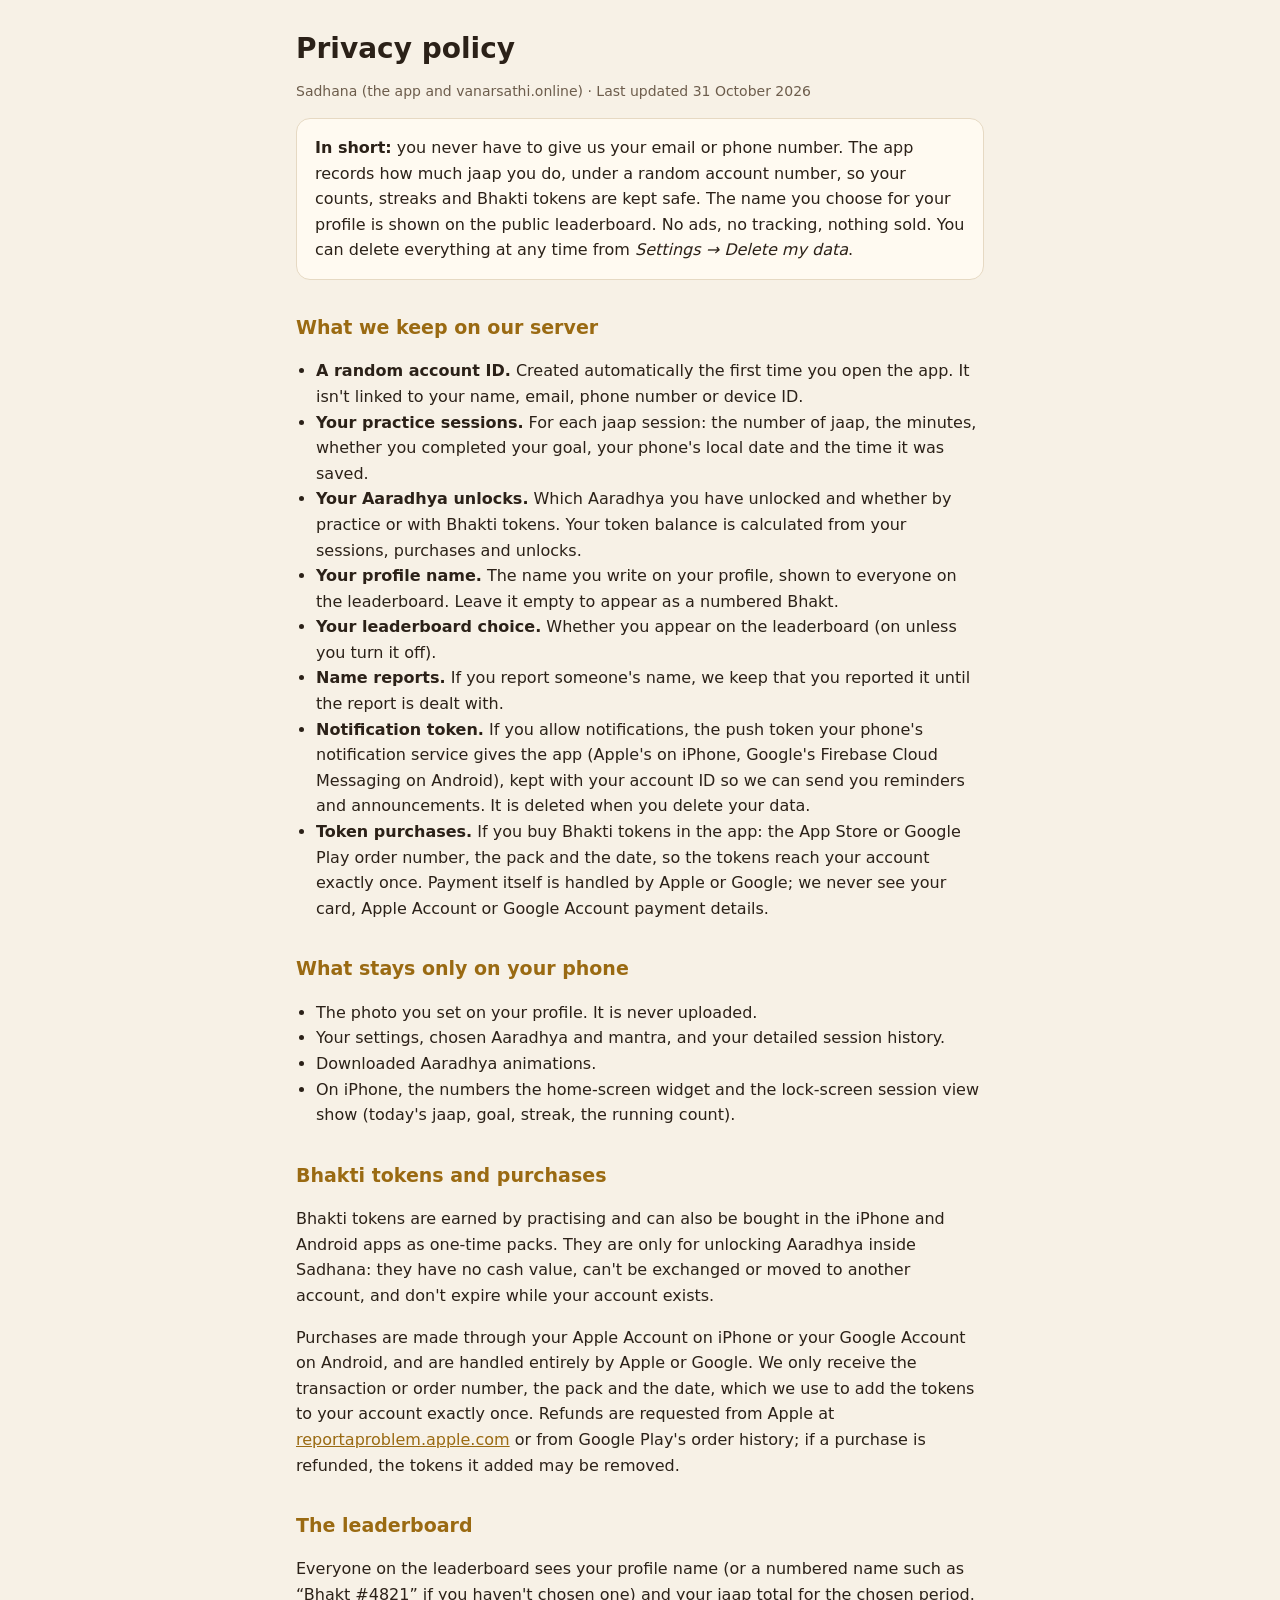
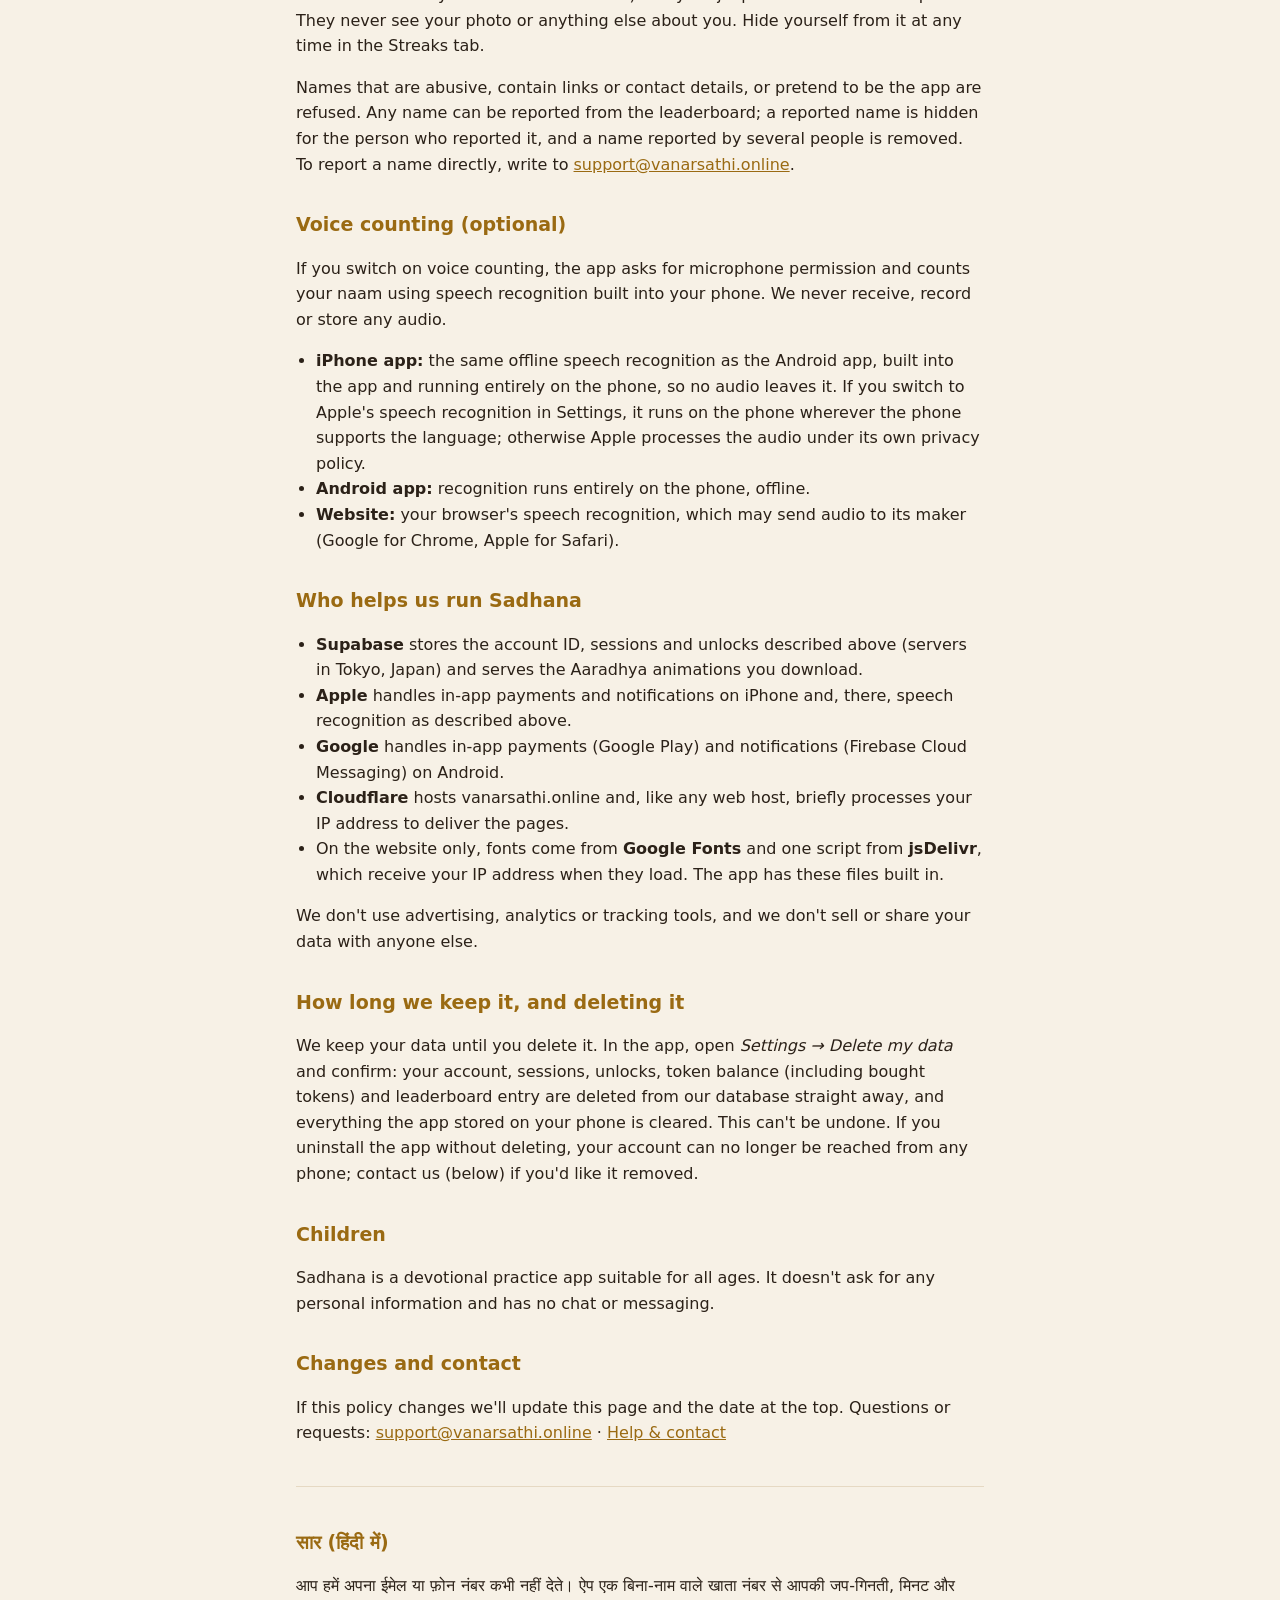
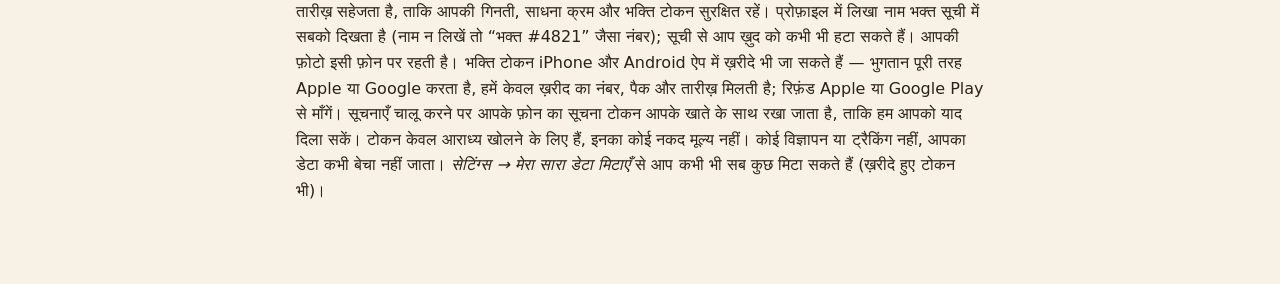
==== commit 5ba613ab: "Privacy: notification token, Google as payments/notifications provider on Android, Hindi summary cov" ====
--- a/privacy.html
+++ b/privacy.html
@@ -24,7 +24,7 @@
 <body>
 <main>
   <h1>Privacy policy</h1>
-  <p class="muted">Sadhana (the app and vanarsathi.online) · Last updated 25 October 2026</p>
+  <p class="muted">Sadhana (the app and vanarsathi.online) · Last updated 31 October 2026</p>
 
   <div class="card">
     <strong>In short:</strong> you never have to give us your email or phone number. The app records how much jaap you do,
@@ -41,6 +41,9 @@
     <li><strong>Your profile name.</strong> The name you write on your profile, shown to everyone on the leaderboard. Leave it empty to appear as a numbered Bhakt.</li>
     <li><strong>Your leaderboard choice.</strong> Whether you appear on the leaderboard (on unless you turn it off).</li>
     <li><strong>Name reports.</strong> If you report someone's name, we keep that you reported it until the report is dealt with.</li>
+    <li><strong>Notification token.</strong> If you allow notifications, the push token your phone's notification service
+      gives the app (Apple's on iPhone, Google's Firebase Cloud Messaging on Android), kept with your account ID so we can send
+      you reminders and announcements. It is deleted when you delete your data.</li>
     <li><strong>Token purchases.</strong> If you buy Bhakti tokens in the app: the App Store or Google Play order number, the pack and the date, so the tokens reach your account exactly once. Payment itself is handled by Apple or Google; we never see your card, Apple Account or Google Account payment details.</li>
   </ul>
 
@@ -81,7 +84,8 @@
   <h2>Who helps us run Sadhana</h2>
   <ul>
     <li><strong>Supabase</strong> stores the account ID, sessions and unlocks described above (servers in Tokyo, Japan) and serves the Aaradhya animations you download.</li>
-    <li><strong>Apple</strong> handles in-app payments and, on iPhone, speech recognition as described above.</li>
+    <li><strong>Apple</strong> handles in-app payments and notifications on iPhone and, there, speech recognition as described above.</li>
+    <li><strong>Google</strong> handles in-app payments (Google Play) and notifications (Firebase Cloud Messaging) on Android.</li>
     <li><strong>Cloudflare</strong> hosts vanarsathi.online and, like any web host, briefly processes your IP address to deliver the pages.</li>
     <li>On the website only, fonts come from <strong>Google Fonts</strong> and one script from <strong>jsDelivr</strong>, which receive your IP address when they load. The app has these files built in.</li>
   </ul>
@@ -104,8 +108,9 @@
     <h2>सार (हिंदी में)</h2>
     <p>आप हमें अपना ईमेल या फ़ोन नंबर कभी नहीं देते। ऐप एक बिना-नाम वाले खाता नंबर से आपकी जप-गिनती, मिनट और तारीख़ सहेजता है,
       ताकि आपकी गिनती, साधना क्रम और भक्ति टोकन सुरक्षित रहें। प्रोफ़ाइल में लिखा नाम भक्त सूची में सबको दिखता है (नाम न लिखें तो
-      “भक्त #4821” जैसा नंबर); सूची से आप ख़ुद को कभी भी हटा सकते हैं। आपकी फ़ोटो इसी फ़ोन पर रहती है। भक्ति टोकन iPhone ऐप में
-      ख़रीदे भी जा सकते हैं — भुगतान पूरी तरह Apple करता है, हमें केवल ख़रीद का नंबर, पैक और तारीख़ मिलती है; रिफ़ंड Apple से माँगें।
+      “भक्त #4821” जैसा नंबर); सूची से आप ख़ुद को कभी भी हटा सकते हैं। आपकी फ़ोटो इसी फ़ोन पर रहती है। भक्ति टोकन iPhone और Android ऐप में
+      ख़रीदे भी जा सकते हैं — भुगतान पूरी तरह Apple या Google करता है, हमें केवल ख़रीद का नंबर, पैक और तारीख़ मिलती है; रिफ़ंड Apple या
+      Google Play से माँगें। सूचनाएँ चालू करने पर आपके फ़ोन का सूचना टोकन आपके खाते के साथ रखा जाता है, ताकि हम आपको याद दिला सकें।
       टोकन केवल आराध्य खोलने के लिए हैं, इनका कोई नकद मूल्य नहीं। कोई विज्ञापन या ट्रैकिंग नहीं, आपका डेटा कभी बेचा नहीं जाता।
       <em>सेटिंग्स → मेरा सारा डेटा मिटाएँ</em> से आप कभी भी सब कुछ मिटा सकते हैं (ख़रीदे हुए टोकन भी)।</p>
   </div>
